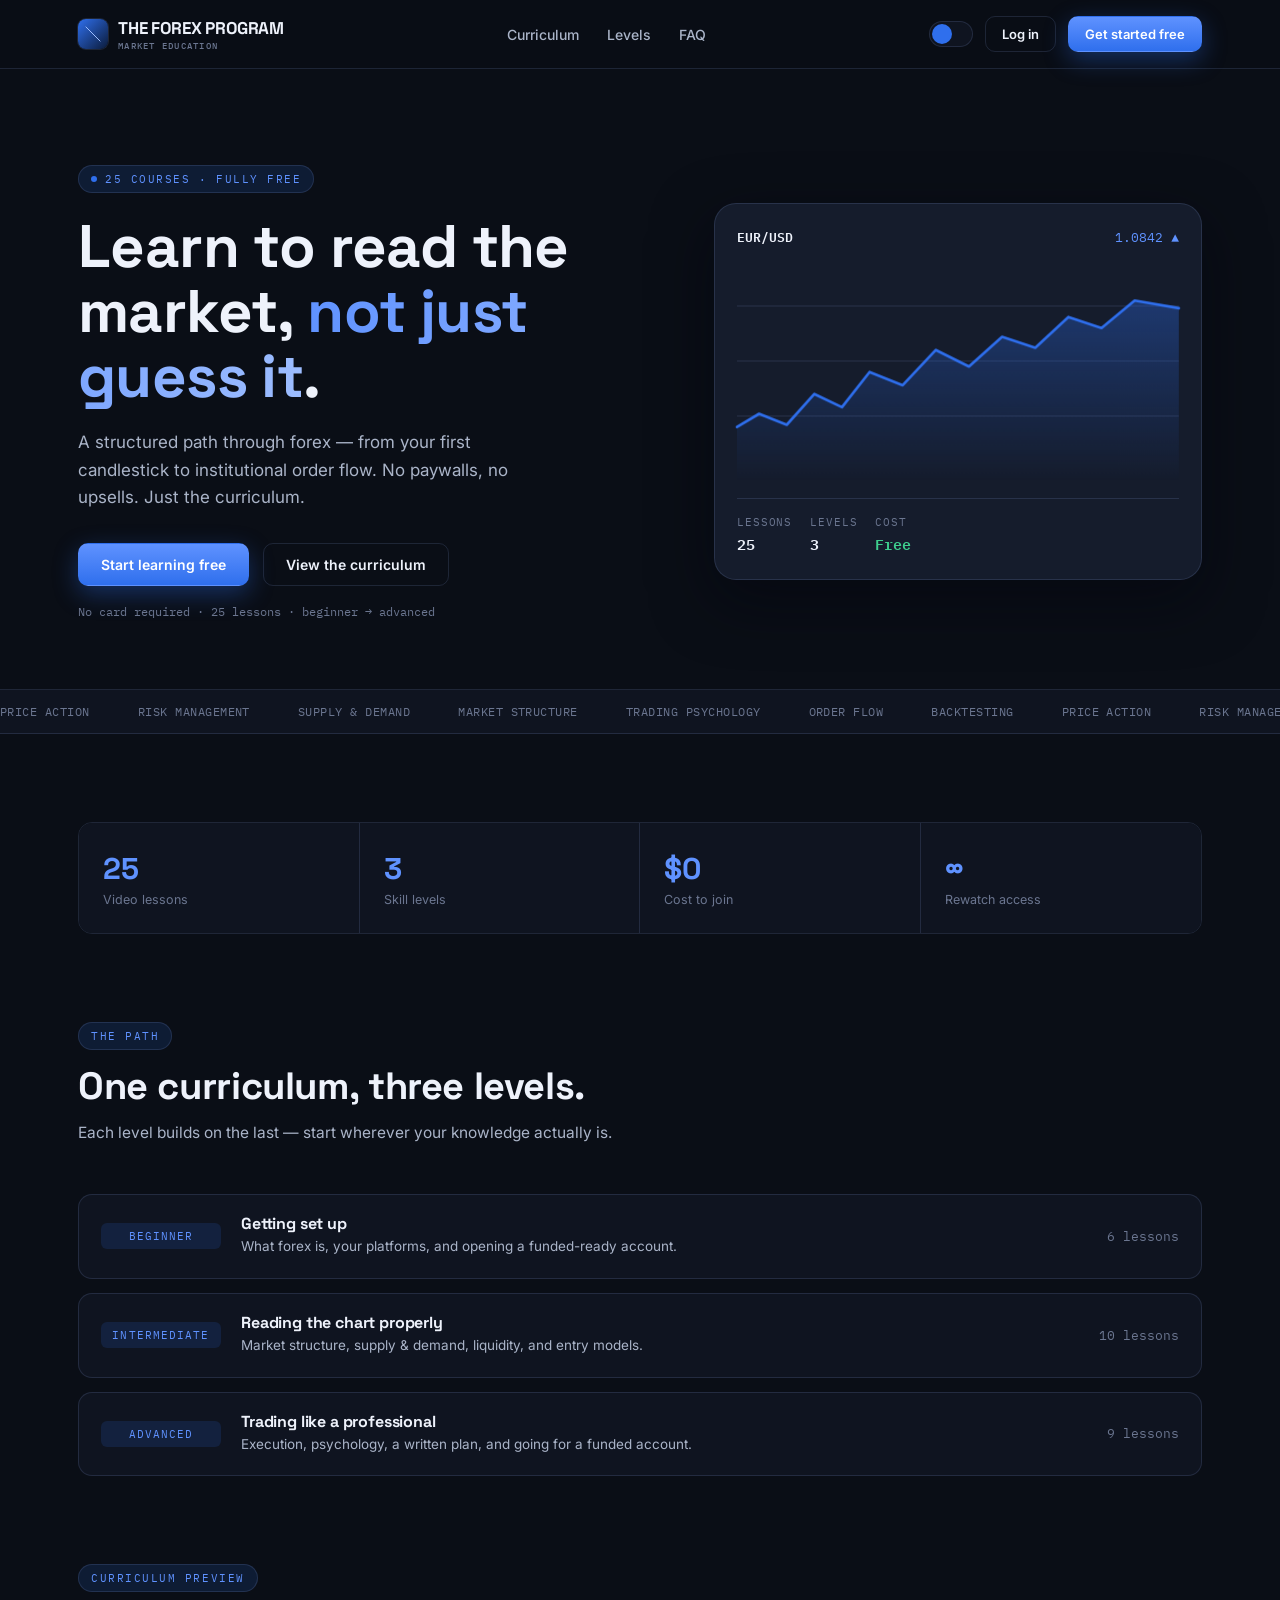
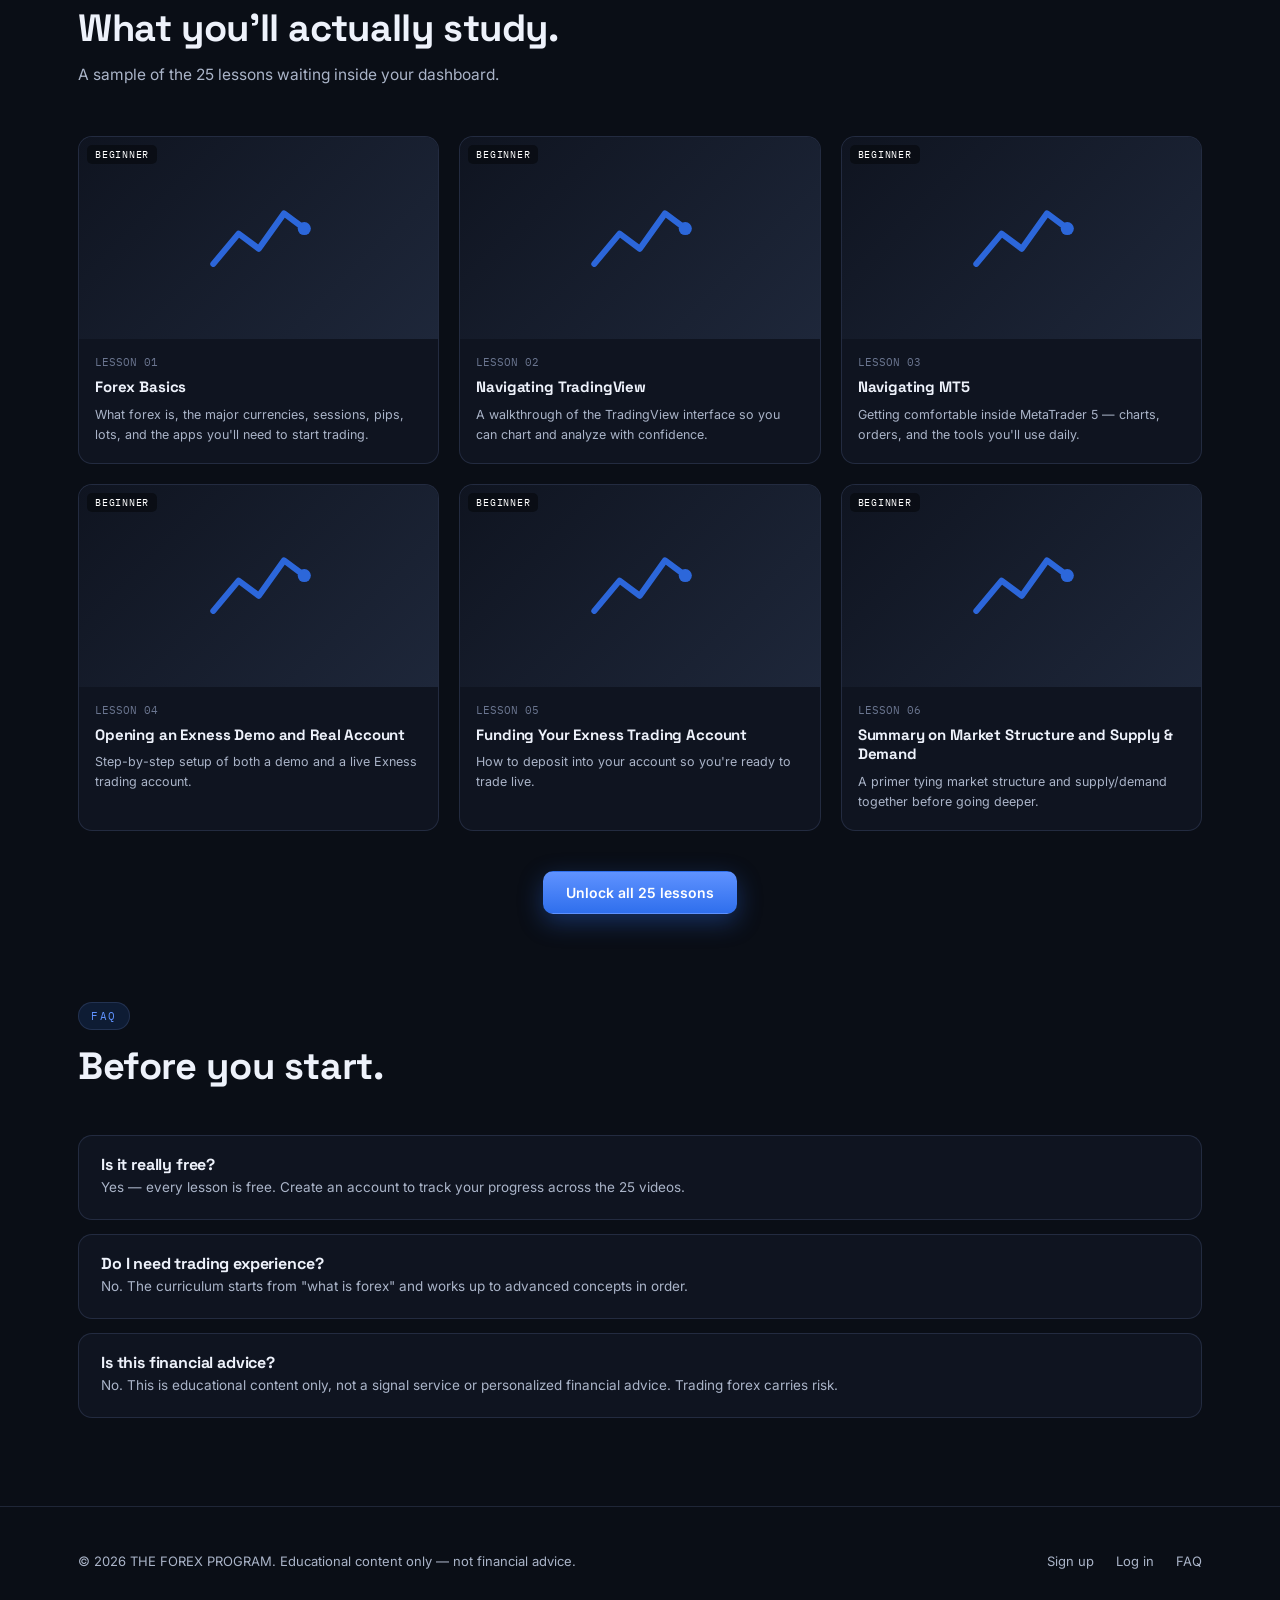
==== index.html @ e172870d "Add favicon link to index.html" ====
<!DOCTYPE html>
<html lang="en" data-theme="dark">
<head>
<meta charset="UTF-8">
<meta name="viewport" content="width=device-width, initial-scale=1.0">
<title>THE FOREX PROGRAM — Beginner to Advanced Forex Courses</title>
<meta name="description" content="25 structured video courses taking you from your first candlestick to advanced trading concepts. Free. Beginner to advanced.">
<link rel="preconnect" href="https://fonts.googleapis.com">
  <link rel="icon" href="favicon.svg" type="image/svg+xml">
<link href="https://fonts.googleapis.com/css2?family=Space+Grotesk:wght@500;600;700&family=Inter:wght@400;500;600;700&family=IBM+Plex+Mono:wght@500;600&display=swap" rel="stylesheet">
<link rel="stylesheet" href="css/styles.css">
</head>
<body>

<nav class="nav">
  <div class="nav-inner">
    <a href="index.html" class="brand">
      <span class="brand-mark"></span>
      <span>THE FOREX PROGRAM<small>MARKET EDUCATION</small></span>
    </a>
    <div class="nav-links">
      <a href="#curriculum">Curriculum</a>
      <a href="#levels">Levels</a>
      <a href="#faq">FAQ</a>
    </div>
    <div class="nav-actions">
      <button class="theme-toggle" data-theme-toggle aria-label="Toggle light and dark theme"></button>
      <a href="login.html" class="btn btn-ghost btn-sm">Log in</a>
      <a href="signup.html" class="btn btn-primary btn-sm">Get started free</a>
    </div>
  </div>
</nav>

<header class="hero">
  <div class="container hero-grid">
    <div class="fade-up">
      <div class="eyebrow"><span class="dot"></span> 25 courses · fully free</div>
      <h1>Learn to read the market, <em>not just guess it</em>.</h1>
      <p class="lead">A structured path through forex — from your first candlestick to institutional order flow. No paywalls, no upsells. Just the curriculum.</p>
      <div class="hero-actions">
        <a href="signup.html" class="btn btn-primary">Start learning free</a>
        <a href="#curriculum" class="btn btn-ghost">View the curriculum</a>
      </div>
      <div class="hero-note">No card required · 25 lessons · beginner → advanced</div>
    </div>

    <div class="chart-panel fade-up" style="animation-delay:.15s">
      <div class="chart-panel-head">
        <span class="pair mono">EUR/USD</span>
        <span class="price mono">1.0842 ▲</span>
      </div>
      <div class="chart-svg-wrap">
        <svg viewBox="0 0 400 200" preserveAspectRatio="none">
          <defs>
            <linearGradient id="fillGrad" x1="0" y1="0" x2="0" y2="1">
              <stop offset="0%" stop-color="var(--accent)" stop-opacity="0.35"/>
              <stop offset="100%" stop-color="var(--accent)" stop-opacity="0"/>
            </linearGradient>
          </defs>
          <g class="chart-grid">
            <line x1="0" y1="40" x2="400" y2="40"/>
            <line x1="0" y1="90" x2="400" y2="90"/>
            <line x1="0" y1="140" x2="400" y2="140"/>
          </g>
          <path class="chart-fill" d="M0,150 L20,138 L45,148 L70,120 L95,132 L120,100 L150,112 L180,80 L210,95 L240,68 L270,78 L300,50 L330,60 L360,35 L400,42 L400,200 L0,200 Z" fill="url(#fillGrad)"/>
          <polyline class="chart-line" points="0,150 20,138 45,148 70,120 95,132 120,100 150,112 180,80 210,95 240,68 270,78 300,50 330,60 360,35 400,42" />
        </svg>
      </div>
      <div class="chart-stats">
        <div><span class="k">Lessons</span><span class="v">25</span></div>
        <div><span class="k">Levels</span><span class="v">3</span></div>
        <div><span class="k">Cost</span><span class="v up">Free</span></div>
      </div>
    </div>
  </div>
</header>

<div class="strip" aria-hidden="true">
  <div class="strip-track">
    <span>PRICE ACTION</span><span>RISK MANAGEMENT</span><span>SUPPLY &amp; DEMAND</span><span>MARKET STRUCTURE</span><span>TRADING PSYCHOLOGY</span><span>ORDER FLOW</span><span>BACKTESTING</span>
    <span>PRICE ACTION</span><span>RISK MANAGEMENT</span><span>SUPPLY &amp; DEMAND</span><span>MARKET STRUCTURE</span><span>TRADING PSYCHOLOGY</span><span>ORDER FLOW</span><span>BACKTESTING</span>
  </div>
</div>

<main>
  <section class="section" id="levels">
    <div class="container">
      <div class="stat-row">
        <div class="stat-cell"><div class="num">25</div><div class="label">Video lessons</div></div>
        <div class="stat-cell"><div class="num">3</div><div class="label">Skill levels</div></div>
        <div class="stat-cell"><div class="num">$0</div><div class="label">Cost to join</div></div>
        <div class="stat-cell"><div class="num">∞</div><div class="label">Rewatch access</div></div>
      </div>

      <div class="section-head">
        <div class="eyebrow">The path</div>
        <h2>One curriculum, three levels.</h2>
        <p>Each level builds on the last — start wherever your knowledge actually is.</p>
      </div>

      <div class="levels">
        <div class="level-row">
          <span class="level-tag">Beginner</span>
          <div class="level-info">
            <h4>Getting set up</h4>
            <p>What forex is, your platforms, and opening a funded-ready account.</p>
          </div>
          <span class="level-count mono">6 lessons</span>
        </div>
        <div class="level-row">
          <span class="level-tag">Intermediate</span>
          <div class="level-info">
            <h4>Reading the chart properly</h4>
            <p>Market structure, supply &amp; demand, liquidity, and entry models.</p>
          </div>
          <span class="level-count mono">10 lessons</span>
        </div>
        <div class="level-row">
          <span class="level-tag">Advanced</span>
          <div class="level-info">
            <h4>Trading like a professional</h4>
            <p>Execution, psychology, a written plan, and going for a funded account.</p>
          </div>
          <span class="level-count mono">9 lessons</span>
        </div>
      </div>
    </div>
  </section>

  <section class="section" id="curriculum" style="padding-top:0;">
    <div class="container">
      <div class="section-head">
        <div class="eyebrow">Curriculum preview</div>
        <h2>What you'll actually study.</h2>
        <p>A sample of the 25 lessons waiting inside your dashboard.</p>
      </div>
      <div class="course-grid" id="preview-grid"></div>
      <div style="text-align:center;margin-top:40px;">
        <a href="signup.html" class="btn btn-primary">Unlock all 25 lessons</a>
      </div>
    </div>
  </section>

  <section class="section" id="faq" style="padding-top:0;">
    <div class="container">
      <div class="section-head">
        <div class="eyebrow">FAQ</div>
        <h2>Before you start.</h2>
      </div>
      <div class="levels">
        <div class="level-row" style="grid-template-columns:1fr;">
          <div class="level-info"><h4>Is it really free?</h4><p>Yes — every lesson is free. Create an account to track your progress across the 25 videos.</p></div>
        </div>
        <div class="level-row" style="grid-template-columns:1fr;">
          <div class="level-info"><h4>Do I need trading experience?</h4><p>No. The curriculum starts from "what is forex" and works up to advanced concepts in order.</p></div>
        </div>
        <div class="level-row" style="grid-template-columns:1fr;">
          <div class="level-info"><h4>Is this financial advice?</h4><p>No. This is educational content only, not a signal service or personalized financial advice. Trading forex carries risk.</p></div>
        </div>
      </div>
    </div>
  </section>
</main>

<footer class="footer">
  <div class="container footer-inner">
    <p>© 2026 THE FOREX PROGRAM. Educational content only — not financial advice.</p>
    <div class="footer-links">
      <a href="signup.html">Sign up</a>
      <a href="login.html">Log in</a>
      <a href="#faq">FAQ</a>
    </div>
  </div>
</footer>

<script src="js/courses-data.js"></script>
<script src="js/app.js"></script>
<script>
  // Render a small preview (first 6 courses) on the landing page
  document.addEventListener("DOMContentLoaded", ()=>{
    const grid = document.getElementById("preview-grid");
    if(!grid) return;
    COURSES.slice(0,6).forEach(course=>{
      const card = document.createElement("a");
      card.href = "signup.html";
      card.className = "course-card";
      card.innerHTML = `
        <div class="course-thumb">
          <svg viewBox="0 0 48 48" fill="none"><path d="M6 34 L16 22 L24 28 L34 14 L42 20" stroke="var(--accent)" stroke-width="2.4" fill="none" stroke-linecap="round" stroke-linejoin="round"/><circle cx="42" cy="20" r="2.6" fill="var(--accent)"/></svg>
          <span class="lvl">${course.level}</span>
          <div class="play"><div class="play-btn"><svg viewBox="0 0 24 24" fill="none"><path d="M8 5v14l11-7L8 5z" fill="white"/></svg></div></div>
        </div>
        <div class="course-body">
          <span class="course-index mono">LESSON ${String(course.id).padStart(2,"0")}</span>
          <h4>${course.title}</h4>
          <p>${course.desc}</p>
        </div>`;
      grid.appendChild(card);
    });
  });
</script>
</body>
</html>
---- css/styles.css ----
/* ===========================================================
   THE FOREX PROGRAM — design tokens
   Display: Space Grotesk / Body: Inter / Utility-mono: IBM Plex Mono
=============================================================== */

:root{
  --blue-900:#0b1b3a;
  --blue-700:#173e8c;
  --blue-500:#2f6fed;
  --blue-400:#5f92ff;
  --blue-300:#9dbdff;

  --ink-950:#070a10;
  --ink-900:#0a0e16;
  --ink-800:#0f1420;
  --ink-700:#151c2c;
  --ink-600:#1e273a;
  --ink-500:#2a3752;

  --line-dark:rgba(159,182,255,0.14);
  --glow:rgba(47,111,237,0.35);

  --radius-s:8px;
  --radius-m:14px;
  --radius-l:22px;

  --ff-display:'Space Grotesk', sans-serif;
  --ff-body:'Inter', sans-serif;
  --ff-mono:'IBM Plex Mono', monospace;
}

/* ---------- Theme: dark (default) ---------- */
html[data-theme="dark"]{
  --bg:var(--ink-900);
  --bg-raised:var(--ink-800);
  --bg-card:var(--ink-700);
  --bg-input:var(--ink-800);
  --border:var(--line-dark);
  --text-primary:#eef2fb;
  --text-secondary:#aab4c8;
  --text-muted:#6b7690;
  --accent:var(--blue-500);
  --accent-strong:var(--blue-400);
  --accent-soft:rgba(47,111,237,0.14);
  --shadow-card:0 20px 60px rgba(3,6,14,0.55);
}

/* ---------- Theme: light ---------- */
html[data-theme="light"]{
  --bg:#f4f6fb;
  --bg-raised:#ffffff;
  --bg-card:#ffffff;
  --bg-input:#ffffff;
  --border:rgba(11,27,58,0.10);
  --text-primary:#0b1220;
  --text-secondary:#3d4a63;
  --text-muted:#7c879e;
  --accent:var(--blue-500);
  --accent-strong:var(--blue-700);
  --accent-soft:rgba(47,111,237,0.10);
  --shadow-card:0 20px 50px rgba(20,35,80,0.10);
}

*,*::before,*::after{box-sizing:border-box;}
html{scroll-behavior:smooth;}
body{
  margin:0;
  background:var(--bg);
  color:var(--text-primary);
  font-family:var(--ff-body);
  -webkit-font-smoothing:antialiased;
  transition:background .35s ease, color .35s ease;
}
img{max-width:100%;display:block;}
a{color:inherit;text-decoration:none;}
button{font-family:inherit;}
::selection{background:var(--accent);color:#fff;}

h1,h2,h3,h4{
  font-family:var(--ff-display);
  margin:0;
  letter-spacing:-0.01em;
  line-height:1.08;
}
p{margin:0;line-height:1.6;color:var(--text-secondary);}

.container{
  width:100%;
  max-width:1180px;
  margin:0 auto;
  padding:0 28px;
}

/* Focus visibility */
a:focus-visible,button:focus-visible,input:focus-visible,textarea:focus-visible{
  outline:2px solid var(--accent-strong);
  outline-offset:3px;
  border-radius:6px;
}

/* ---------- Nav ---------- */
.nav{
  position:sticky;top:0;z-index:50;
  background:color-mix(in srgb, var(--bg) 88%, transparent);
  backdrop-filter:blur(14px);
  border-bottom:1px solid var(--border);
}
.nav-inner{
  display:flex;align-items:center;justify-content:space-between;
  padding:16px 28px;max-width:1180px;margin:0 auto;
}
.brand{
  display:flex;align-items:center;gap:10px;
  font-family:var(--ff-display);font-weight:700;font-size:17px;letter-spacing:-0.01em;
}
.brand-mark{
  width:30px;height:30px;border-radius:8px;
  background:linear-gradient(135deg,var(--blue-500),var(--blue-900));
  position:relative;flex:none;
  box-shadow:0 0 0 1px var(--border);
}
.brand-mark::after{
  content:"";position:absolute;inset:7px;
  background:
    linear-gradient(to top right, transparent 47%, var(--blue-300) 48%, var(--blue-300) 52%, transparent 53%);
  border-radius:2px;
}
.brand small{
  display:block;font-family:var(--ff-mono);font-size:9px;letter-spacing:.14em;
  color:var(--text-muted);font-weight:500;margin-top:1px;
}
.nav-links{display:flex;align-items:center;gap:28px;}
.nav-links a{
  font-size:14px;color:var(--text-secondary);font-weight:500;
  transition:color .2s ease;
}
.nav-links a:hover{color:var(--text-primary);}
.nav-actions{display:flex;align-items:center;gap:12px;}

/* Theme toggle */
.theme-toggle{
  width:44px;height:26px;border-radius:20px;
  background:var(--bg-input);border:1px solid var(--border);
  position:relative;cursor:pointer;flex:none;
  transition:background .2s ease;
}
.theme-toggle::after{
  content:"";position:absolute;top:2px;left:2px;
  width:20px;height:20px;border-radius:50%;
  background:var(--accent);
  transition:transform .25s cubic-bezier(.4,0,.2,1);
}
html[data-theme="light"] .theme-toggle::after{transform:translateX(18px);}

/* ---------- Buttons ---------- */
.btn{
  display:inline-flex;align-items:center;justify-content:center;gap:8px;
  padding:12px 22px;border-radius:10px;
  font-size:14px;font-weight:600;
  border:1px solid transparent;cursor:pointer;
  transition:transform .15s ease, box-shadow .15s ease, background .2s ease, border-color .2s ease;
  white-space:nowrap;
}
.btn:active{transform:scale(0.97);}
.btn-primary{
  background:linear-gradient(180deg,var(--blue-400),var(--blue-500));
  color:#fff;
  box-shadow:0 8px 24px var(--glow);
}
.btn-primary:hover{box-shadow:0 10px 30px var(--glow);filter:brightness(1.04);}
.btn-ghost{
  background:transparent;border-color:var(--border);color:var(--text-primary);
}
.btn-ghost:hover{border-color:var(--accent-strong);}
.btn-block{width:100%;}
.btn-sm{padding:9px 16px;font-size:13px;}

/* ---------- Hero ---------- */
.hero{
  position:relative;
  padding:96px 0 70px;
  overflow:hidden;
  border-bottom:1px solid var(--border);
}
.hero-grid{
  display:grid;grid-template-columns:1.1fr 0.9fr;gap:40px;align-items:center;
}
.eyebrow{
  display:inline-flex;align-items:center;gap:8px;
  font-family:var(--ff-mono);font-size:11px;letter-spacing:.14em;text-transform:uppercase;
  color:var(--accent-strong);background:var(--accent-soft);
  border:1px solid var(--border);
  padding:6px 12px;border-radius:100px;margin-bottom:22px;
}
.eyebrow .dot{width:6px;height:6px;border-radius:50%;background:var(--accent);animation:pulse 1.8s infinite;}
@keyframes pulse{0%,100%{opacity:1;}50%{opacity:.35;}}

.hero h1{
  font-size:clamp(38px,5vw,60px);
  margin-bottom:20px;
}
.hero h1 em{
  font-style:normal;color:var(--accent-strong);
  background:linear-gradient(90deg,var(--blue-400),var(--blue-300));
  -webkit-background-clip:text;background-clip:text;color:transparent;
}
.hero p.lead{font-size:17px;max-width:480px;margin-bottom:32px;}
.hero-actions{display:flex;gap:14px;align-items:center;flex-wrap:wrap;}
.hero-note{font-family:var(--ff-mono);font-size:12px;color:var(--text-muted);margin-top:18px;}

.chart-panel{
  position:relative;background:var(--bg-card);
  border:1px solid var(--border);border-radius:var(--radius-l);
  padding:22px;box-shadow:var(--shadow-card);
}
.chart-panel-head{display:flex;justify-content:space-between;align-items:center;margin-bottom:14px;}
.chart-panel-head .pair{font-family:var(--ff-mono);font-size:13px;font-weight:600;}
.chart-panel-head .price{font-family:var(--ff-mono);font-size:13px;color:var(--accent-strong);}
.chart-svg-wrap{width:100%;height:220px;}
.chart-svg-wrap svg{width:100%;height:100%;overflow:visible;}
.chart-line{
  fill:none;stroke:var(--accent);stroke-width:2.4;
  stroke-linecap:round;stroke-linejoin:round;
  stroke-dasharray:900;stroke-dashoffset:900;
  animation:draw 2.6s cubic-bezier(.4,0,.2,1) forwards;
}
.chart-fill{opacity:0;animation:fadein 1.2s ease 1.4s forwards;}
@keyframes draw{to{stroke-dashoffset:0;}}
@keyframes fadein{to{opacity:1;}}
.chart-grid line{stroke:var(--border);stroke-width:1;}
.chart-stats{display:flex;gap:18px;margin-top:16px;padding-top:16px;border-top:1px solid var(--border);}
.chart-stats div span{display:block;}
.chart-stats .k{font-family:var(--ff-mono);font-size:11px;color:var(--text-muted);text-transform:uppercase;letter-spacing:.08em;}
.chart-stats .v{font-family:var(--ff-mono);font-size:15px;font-weight:600;margin-top:3px;}
.v.up{color:#3ecf8e;}

@media(max-width:860px){
  .hero-grid{grid-template-columns:1fr;}
}

/* ---------- Marquee strip ---------- */
.strip{
  border-bottom:1px solid var(--border);
  padding:14px 0;overflow:hidden;background:var(--bg-raised);
}
.strip-track{
  display:flex;gap:48px;white-space:nowrap;
  font-family:var(--ff-mono);font-size:12px;color:var(--text-muted);
  letter-spacing:.04em;
  animation:scroll 26s linear infinite;
  width:max-content;
}
@keyframes scroll{from{transform:translateX(0);}to{transform:translateX(-50%);}}

/* ---------- Section shared ---------- */
.section{padding:88px 0;}
.section-head{max-width:620px;margin-bottom:48px;}
.section-head .eyebrow{margin-bottom:16px;}
.section-head h2{font-size:clamp(28px,3.4vw,38px);margin-bottom:14px;}
.section-head p{font-size:15.5px;}

/* ---------- Stat row ---------- */
.stat-row{
  display:grid;grid-template-columns:repeat(4,1fr);
  border:1px solid var(--border);border-radius:var(--radius-m);
  overflow:hidden;margin-bottom:88px;
}
.stat-cell{
  padding:26px 24px;border-right:1px solid var(--border);background:var(--bg-raised);
}
.stat-cell:last-child{border-right:none;}
.stat-cell .num{font-family:var(--ff-display);font-size:30px;font-weight:700;color:var(--accent-strong);}
.stat-cell .label{font-size:12.5px;color:var(--text-muted);margin-top:4px;}
@media(max-width:760px){.stat-row{grid-template-columns:repeat(2,1fr);}}

/* ---------- Path / levels ---------- */
.levels{display:flex;flex-direction:column;gap:14px;}
.level-row{
  display:grid;grid-template-columns:120px 1fr auto;gap:20px;align-items:center;
  padding:20px 22px;border:1px solid var(--border);border-radius:var(--radius-m);
  background:var(--bg-raised);
  transition:border-color .2s ease, transform .2s ease;
}
.level-row:hover{border-color:var(--accent-strong);transform:translateY(-2px);}
.level-tag{
  font-family:var(--ff-mono);font-size:11px;letter-spacing:.1em;text-transform:uppercase;
  color:var(--accent-strong);background:var(--accent-soft);
  padding:6px 10px;border-radius:6px;text-align:center;
}
.level-info h4{font-size:16px;margin-bottom:4px;}
.level-info p{font-size:13.5px;}
.level-count{font-family:var(--ff-mono);font-size:13px;color:var(--text-muted);white-space:nowrap;}
@media(max-width:640px){
  .level-row{grid-template-columns:1fr;text-align:left;}
  .level-tag{width:max-content;}
}

/* ---------- Course grid (dashboard) ---------- */
.course-grid{
  display:grid;grid-template-columns:repeat(auto-fill,minmax(270px,1fr));
  gap:20px;
}
.course-card{
  border:1px solid var(--border);border-radius:var(--radius-m);
  background:var(--bg-raised);overflow:hidden;
  display:flex;flex-direction:column;
  transition:border-color .2s ease, transform .2s ease, box-shadow .2s ease;
  cursor:pointer;
}
.course-card:hover{border-color:var(--accent-strong);transform:translateY(-3px);box-shadow:var(--shadow-card);}
.course-thumb{
  position:relative;aspect-ratio:16/9;
  background:linear-gradient(135deg,var(--ink-800),var(--ink-600));
  display:flex;align-items:center;justify-content:center;
  overflow:hidden;
}
html[data-theme="light"] .course-thumb{background:linear-gradient(135deg,#e7edfb,#cfdcf9);}
.course-thumb svg{width:60%;height:60%;opacity:.9;}
.course-thumb .play{
  position:absolute;inset:0;display:flex;align-items:center;justify-content:center;
  background:rgba(7,10,16,0.28);opacity:0;transition:opacity .2s ease;
}
.course-card:hover .play{opacity:1;}
.play-btn{
  width:46px;height:46px;border-radius:50%;background:var(--accent);
  display:flex;align-items:center;justify-content:center;
  box-shadow:0 8px 20px rgba(0,0,0,0.35);
}
.course-thumb .dur{
  position:absolute;bottom:8px;right:8px;
  background:rgba(7,10,16,0.72);color:#fff;
  font-family:var(--ff-mono);font-size:10.5px;padding:3px 7px;border-radius:5px;
}
.course-thumb .lvl{
  position:absolute;top:8px;left:8px;
  font-family:var(--ff-mono);font-size:9.5px;text-transform:uppercase;letter-spacing:.08em;
  padding:3px 8px;border-radius:5px;background:rgba(7,10,16,0.72);color:#fff;
}
.course-body{padding:16px 16px 18px;display:flex;flex-direction:column;gap:8px;flex:1;}
.course-index{font-family:var(--ff-mono);font-size:11px;color:var(--text-muted);}
.course-body h4{font-size:15px;line-height:1.3;}
.course-body p{font-size:12.5px;flex:1;}
.course-meta{
  display:flex;align-items:center;justify-content:space-between;
  padding-top:10px;border-top:1px solid var(--border);margin-top:4px;
}
.progress-mini{flex:1;height:4px;background:var(--border);border-radius:4px;margin-right:10px;overflow:hidden;}
.progress-mini span{display:block;height:100%;background:var(--accent);border-radius:4px;}
.status-chip{font-family:var(--ff-mono);font-size:10.5px;color:var(--text-muted);white-space:nowrap;}
.status-chip.done{color:#3ecf8e;}

/* ---------- Footer ---------- */
.footer{border-top:1px solid var(--border);padding:44px 0;}
.footer-inner{display:flex;justify-content:space-between;align-items:center;flex-wrap:wrap;gap:16px;}
.footer p{font-size:13px;}
.footer-links{display:flex;gap:22px;}
.footer-links a{font-size:13px;color:var(--text-secondary);}
.footer-links a:hover{color:var(--accent-strong);}

/* ---------- Auth pages ---------- */
.auth-shell{
  min-height:100vh;display:grid;grid-template-columns:1fr 1fr;
}
.auth-visual{
  position:relative;
  background:
    radial-gradient(circle at 30% 20%, var(--blue-700) 0%, transparent 55%),
    linear-gradient(160deg, var(--ink-950), var(--ink-900));
  display:flex;flex-direction:column;justify-content:space-between;
  padding:48px;
  color:#eef2fb;
  overflow:hidden;
}
.auth-visual::before{
  content:"";position:absolute;inset:0;
  background-image:linear-gradient(var(--line-dark) 1px, transparent 1px),
    linear-gradient(90deg, var(--line-dark) 1px, transparent 1px);
  background-size:44px 44px;
  mask-image:radial-gradient(circle at 30% 30%, black, transparent 70%);
}
.auth-visual .quote{position:relative;font-family:var(--ff-display);font-size:26px;max-width:420px;line-height:1.3;}
.auth-visual .quote span{color:var(--blue-300);}
.auth-visual .brand{color:#eef2fb;position:relative;}
.auth-visual .who{position:relative;font-family:var(--ff-mono);font-size:12px;color:var(--blue-300);}
.auth-side{
  display:flex;align-items:center;justify-content:center;padding:40px;
}
.auth-card{width:100%;max-width:380px;}
.auth-card h2{font-size:28px;margin-bottom:8px;}
.auth-card > p{font-size:14px;margin-bottom:30px;}
.field{margin-bottom:16px;}
.field label{
  display:block;font-size:12.5px;font-weight:600;margin-bottom:7px;color:var(--text-secondary);
}
.field input{
  width:100%;padding:12px 14px;border-radius:9px;
  border:1px solid var(--border);background:var(--bg-input);
  color:var(--text-primary);font-size:14px;
  transition:border-color .2s ease, box-shadow .2s ease;
}
.field input:focus{border-color:var(--accent-strong);box-shadow:0 0 0 3px var(--accent-soft);outline:none;}
.field-error{font-size:12px;color:#ef6767;margin-top:6px;display:none;}
.field.invalid input{border-color:#ef6767;}
.field.invalid .field-error{display:block;}
.auth-switch{margin-top:22px;text-align:center;font-size:13.5px;color:var(--text-secondary);}
.auth-switch a{color:var(--accent-strong);font-weight:600;}
.auth-divider{display:flex;align-items:center;gap:12px;margin:22px 0;color:var(--text-muted);font-size:12px;}
.auth-divider::before,.auth-divider::after{content:"";flex:1;height:1px;background:var(--border);}
.form-msg{
  font-size:13px;padding:10px 12px;border-radius:8px;margin-bottom:16px;display:none;
}
.form-msg.show{display:block;}
.form-msg.error{background:rgba(239,103,103,0.1);color:#ef6767;border:1px solid rgba(239,103,103,0.3);}
.form-msg.ok{background:rgba(62,207,142,0.1);color:#3ecf8e;border:1px solid rgba(62,207,142,0.3);}

@media(max-width:860px){
  .auth-shell{grid-template-columns:1fr;}
  .auth-visual{display:none;}
}

/* ---------- Dashboard ---------- */
.dash-header{
  border-bottom:1px solid var(--border);padding:28px 0;margin-bottom:36px;
}
.dash-header-inner{display:flex;justify-content:space-between;align-items:flex-end;flex-wrap:wrap;gap:20px;}
.dash-header h1{font-size:26px;margin-bottom:6px;}
.dash-header p{font-size:14px;}
.dash-user{display:flex;align-items:center;gap:12px;}
.avatar{
  width:38px;height:38px;border-radius:50%;
  background:linear-gradient(135deg,var(--blue-400),var(--blue-900));
  display:flex;align-items:center;justify-content:center;
  font-family:var(--ff-display);font-weight:700;font-size:14px;color:#fff;
}
.filters{display:flex;gap:8px;margin-bottom:28px;flex-wrap:wrap;}
.filter-btn{
  padding:9px 16px;border-radius:100px;border:1px solid var(--border);
  background:var(--bg-raised);font-size:13px;font-weight:500;cursor:pointer;color:var(--text-secondary);
  transition:all .2s ease;
}
.filter-btn.active,.filter-btn:hover{border-color:var(--accent-strong);color:var(--text-primary);background:var(--accent-soft);}
.overall-progress{
  display:flex;align-items:center;gap:16px;margin-bottom:32px;
  padding:18px 20px;border:1px solid var(--border);border-radius:var(--radius-m);background:var(--bg-raised);
}
.overall-progress .bar{flex:1;height:8px;background:var(--border);border-radius:6px;overflow:hidden;}
.overall-progress .bar span{display:block;height:100%;background:linear-gradient(90deg,var(--blue-400),var(--accent));border-radius:6px;}
.overall-progress .pct{font-family:var(--ff-mono);font-weight:700;font-size:14px;color:var(--accent-strong);white-space:nowrap;}

/* ---------- Player page ---------- */
.player-shell{padding-top:26px;}
.player-crumb{font-size:13px;color:var(--text-muted);margin-bottom:16px;display:flex;gap:8px;align-items:center;}
.player-crumb a{color:var(--text-secondary);}
.player-crumb a:hover{color:var(--accent-strong);}
.player-layout{display:grid;grid-template-columns:1fr 320px;gap:26px;align-items:start;}
.video-frame{
  position:relative;width:100%;aspect-ratio:16/9;border-radius:var(--radius-m);
  overflow:hidden;background:#000;border:1px solid var(--border);
  box-shadow:var(--shadow-card);
  display:flex;align-items:center;justify-content:center;
}
.video-frame .fallback{
  position:absolute;inset:0;
  background:linear-gradient(135deg,var(--ink-900),var(--ink-700));
  display:flex;flex-direction:column;align-items:center;justify-content:center;gap:14px;
}
.video-frame .fallback svg{width:64px;height:64px;opacity:.8;}
.video-frame .fallback p{color:#aab4c8;font-size:13px;font-family:var(--ff-mono);}
.video-watermark{
  position:absolute;bottom:14px;right:16px;
  font-family:var(--ff-mono);font-size:11px;color:rgba(255,255,255,0.55);
  pointer-events:none;user-select:none;letter-spacing:.03em;
}
.big-play{
  width:74px;height:74px;border-radius:50%;background:var(--accent);
  display:flex;align-items:center;justify-content:center;cursor:pointer;
  box-shadow:0 12px 34px var(--glow);
  transition:transform .2s ease;
}
.big-play:hover{transform:scale(1.06);}
.video-info{padding:22px 2px;}
.video-info .lvl-chip{
  display:inline-block;font-family:var(--ff-mono);font-size:11px;text-transform:uppercase;letter-spacing:.08em;
  color:var(--accent-strong);background:var(--accent-soft);padding:5px 10px;border-radius:6px;margin-bottom:14px;
}
.video-info h1{font-size:24px;margin-bottom:10px;}
.video-info p{font-size:14.5px;max-width:640px;}
.video-actions{display:flex;gap:10px;margin-top:20px;}

.sidebar-list{
  border:1px solid var(--border);border-radius:var(--radius-m);background:var(--bg-raised);
  overflow:hidden;max-height:640px;overflow-y:auto;
}
.sidebar-list-head{padding:16px 18px;border-bottom:1px solid var(--border);font-size:13px;font-weight:600;}
.side-item{
  display:flex;gap:12px;align-items:center;padding:13px 18px;
  border-bottom:1px solid var(--border);cursor:pointer;
  transition:background .15s ease;
}
.side-item:last-child{border-bottom:none;}
.side-item:hover{background:var(--accent-soft);}
.side-item.active{background:var(--accent-soft);border-left:3px solid var(--accent);}
.side-num{
  font-family:var(--ff-mono);font-size:11px;color:var(--text-muted);
  width:20px;flex:none;
}
.side-item.done .side-num{color:#3ecf8e;}
.side-title{font-size:13px;flex:1;line-height:1.35;}
.side-dur{font-family:var(--ff-mono);font-size:10.5px;color:var(--text-muted);flex:none;}

@media(max-width:900px){
  .player-layout{grid-template-columns:1fr;}
}

/* ---------- Empty / misc ---------- */
.mono{font-family:var(--ff-mono);}
.fade-up{animation:fadeUp .6s ease both;}
@keyframes fadeUp{from{opacity:0;transform:translateY(14px);}to{opacity:1;transform:translateY(0);}}

@media (prefers-reduced-motion: reduce){
  *{animation-duration:0.001ms !important; animation-iteration-count:1 !important; transition-duration:0.001ms !important;}
}
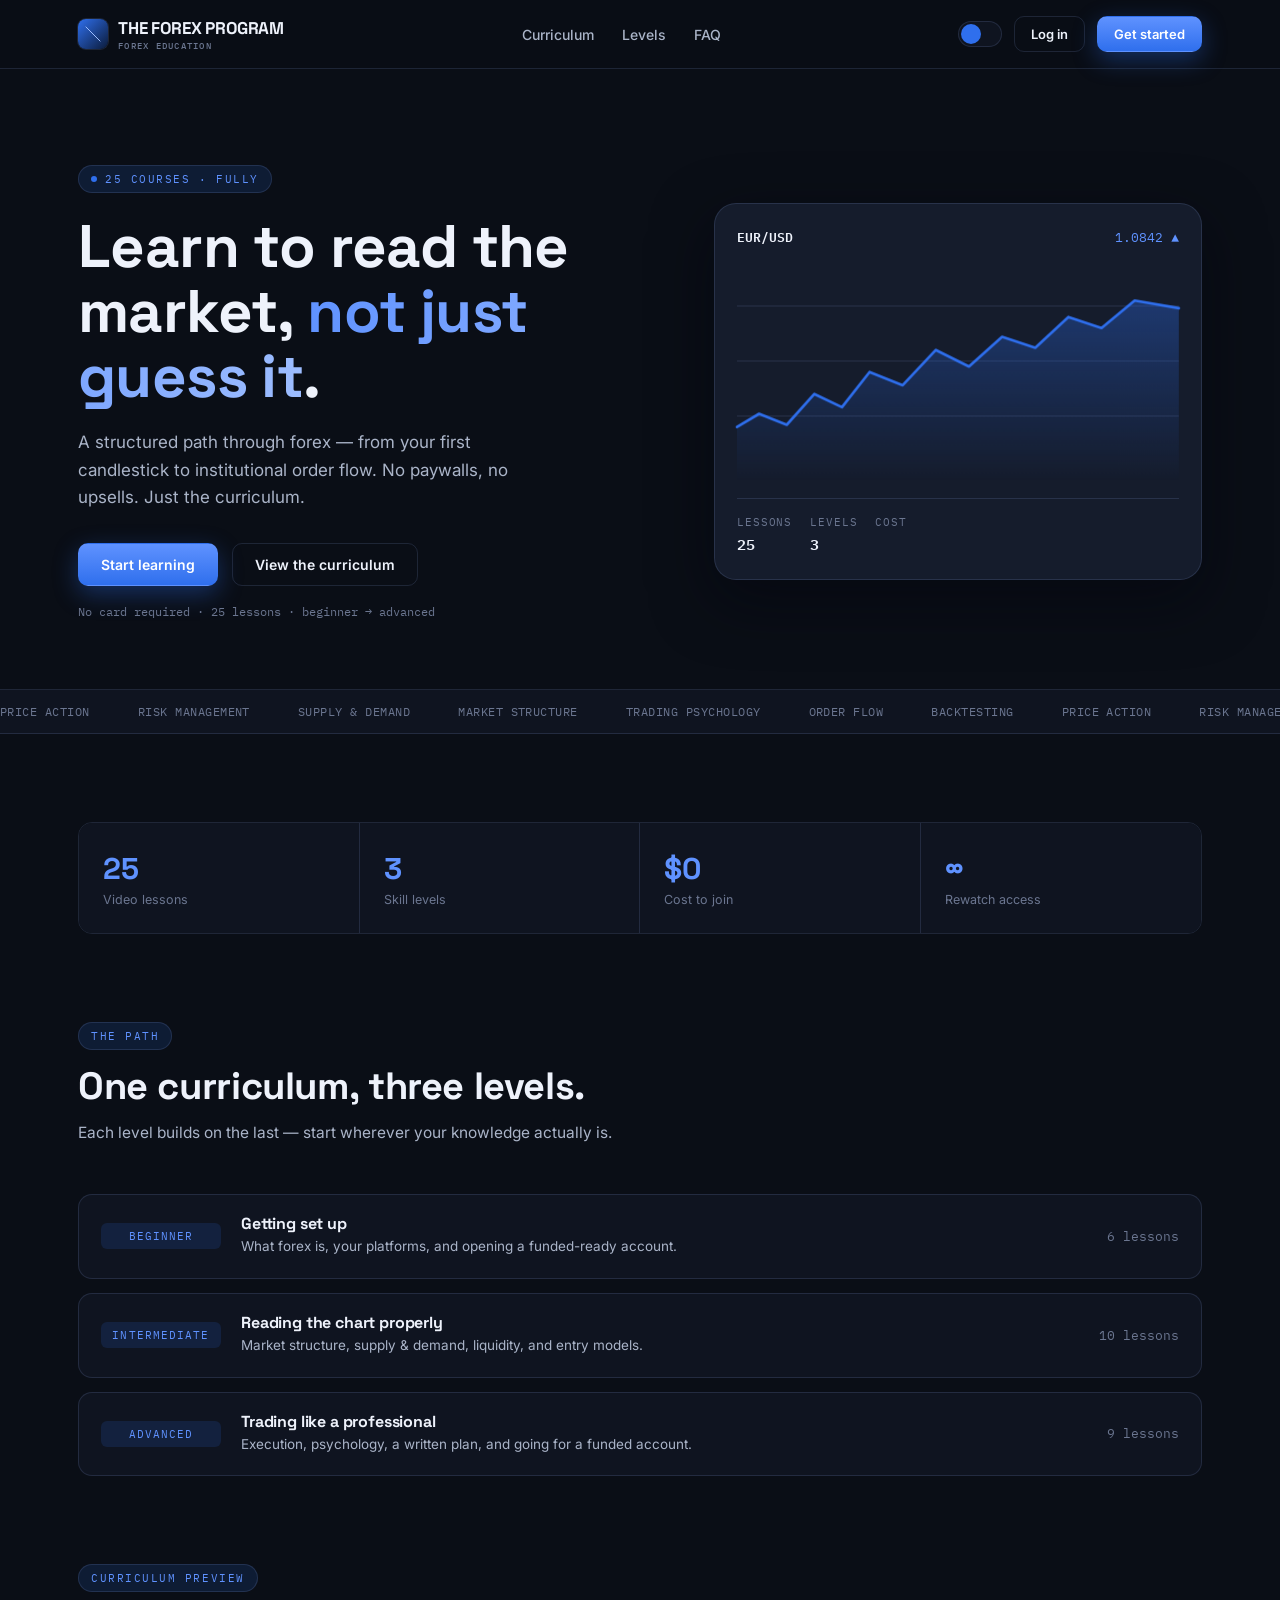
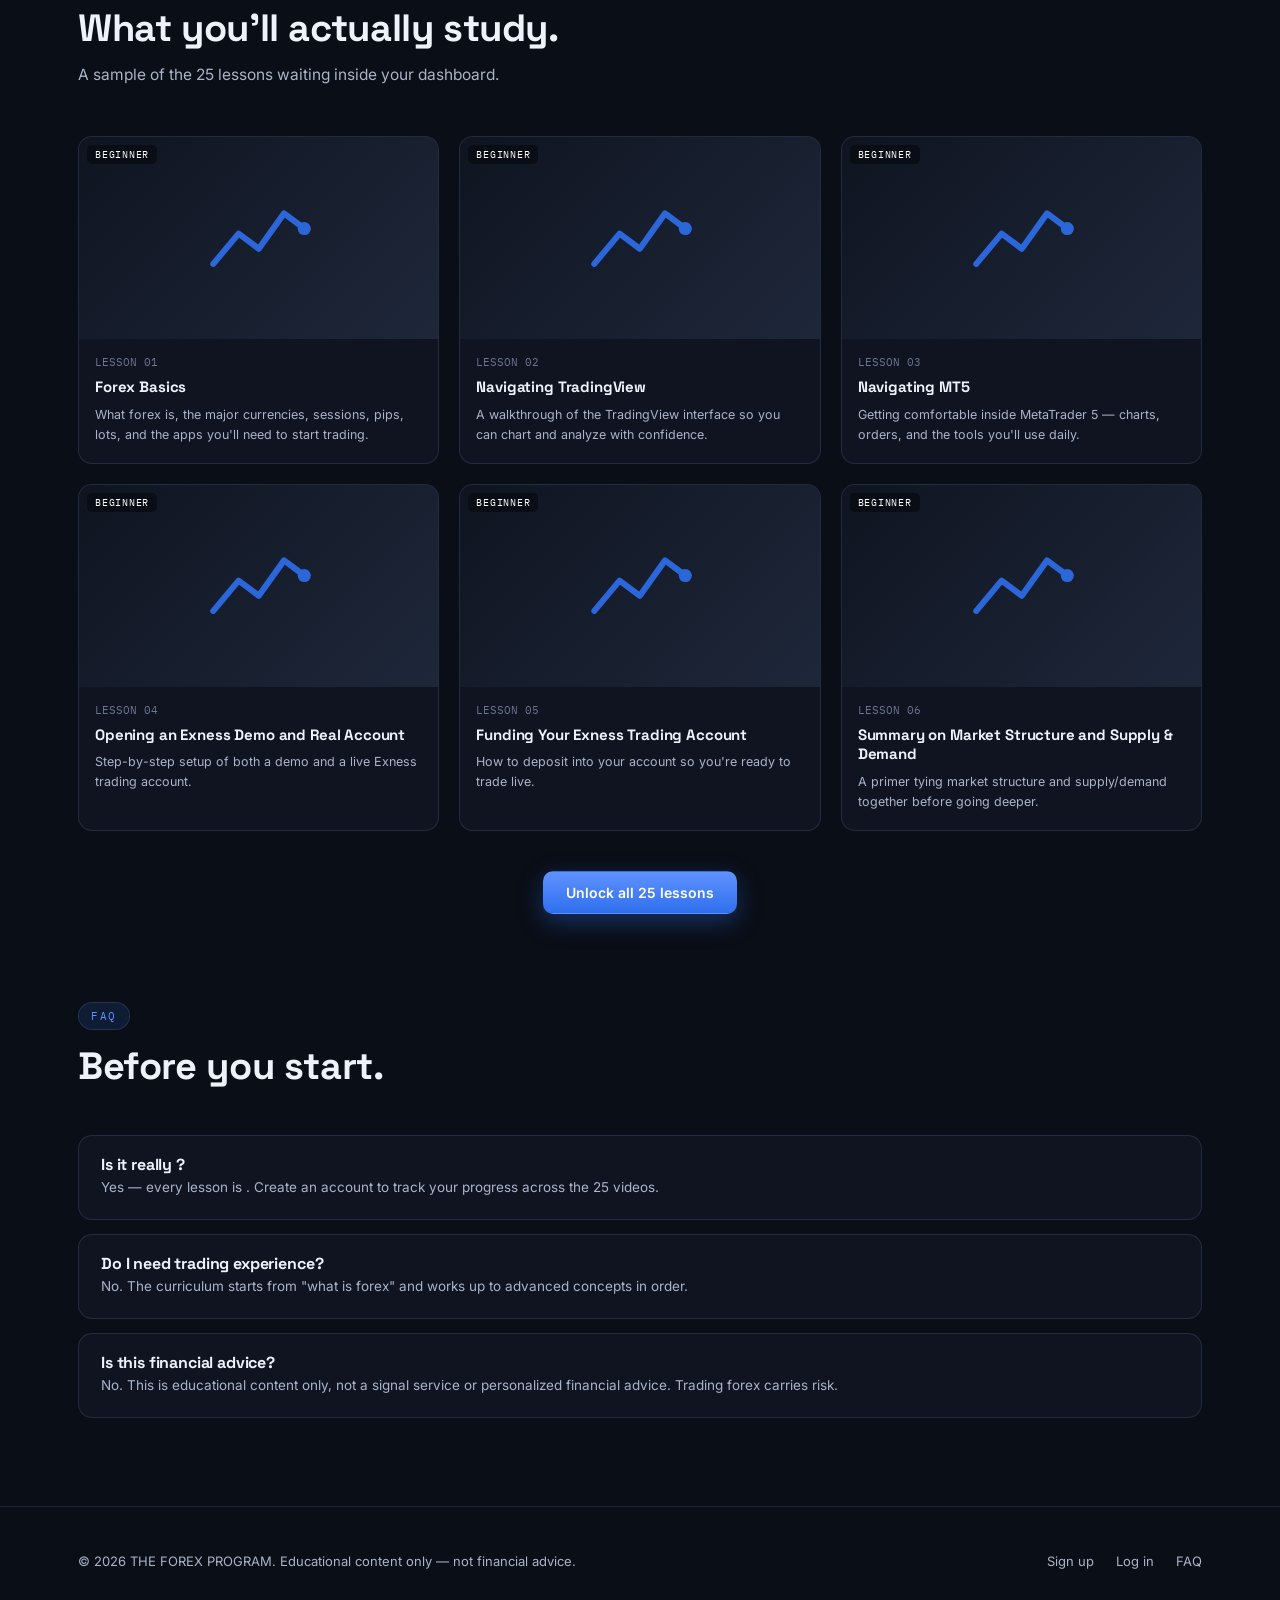
==== commit ce9d40e6: "Revise text and meta description in index.html Updated the description meta tag and modified various" ====
--- a/index.html
+++ b/index.html
@@ -4,7 +4,7 @@
 <meta charset="UTF-8">
 <meta name="viewport" content="width=device-width, initial-scale=1.0">
 <title>THE FOREX PROGRAM — Beginner to Advanced Forex Courses</title>
-<meta name="description" content="25 structured video courses taking you from your first candlestick to advanced trading concepts. Free. Beginner to advanced.">
+<meta name="description" content="25 structured video courses taking you from your first candlestick to advanced trading concepts.  . Beginner to advanced.">
 <link rel="preconnect" href="https://fonts.googleapis.com">
   <link rel="icon" href="favicon.svg" type="image/svg+xml">
 <link href="https://fonts.googleapis.com/css2?family=Space+Grotesk:wght@500;600;700&family=Inter:wght@400;500;600;700&family=IBM+Plex+Mono:wght@500;600&display=swap" rel="stylesheet">
@@ -16,7 +16,7 @@
   <div class="nav-inner">
     <a href="index.html" class="brand">
       <span class="brand-mark"></span>
-      <span>THE FOREX PROGRAM<small>MARKET EDUCATION</small></span>
+      <span>THE FOREX PROGRAM<small>FOREX EDUCATION</small></span>
     </a>
     <div class="nav-links">
       <a href="#curriculum">Curriculum</a>
@@ -26,7 +26,7 @@
     <div class="nav-actions">
       <button class="theme-toggle" data-theme-toggle aria-label="Toggle light and dark theme"></button>
       <a href="login.html" class="btn btn-ghost btn-sm">Log in</a>
-      <a href="signup.html" class="btn btn-primary btn-sm">Get started free</a>
+      <a href="signup.html" class="btn btn-primary btn-sm">Get started  </a>
     </div>
   </div>
 </nav>
@@ -34,11 +34,11 @@
 <header class="hero">
   <div class="container hero-grid">
     <div class="fade-up">
-      <div class="eyebrow"><span class="dot"></span> 25 courses · fully free</div>
+      <div class="eyebrow"><span class="dot"></span> 25 courses · fully  </div>
       <h1>Learn to read the market, <em>not just guess it</em>.</h1>
       <p class="lead">A structured path through forex — from your first candlestick to institutional order flow. No paywalls, no upsells. Just the curriculum.</p>
       <div class="hero-actions">
-        <a href="signup.html" class="btn btn-primary">Start learning free</a>
+        <a href="signup.html" class="btn btn-primary">Start learning  </a>
         <a href="#curriculum" class="btn btn-ghost">View the curriculum</a>
       </div>
       <div class="hero-note">No card required · 25 lessons · beginner → advanced</div>
@@ -69,7 +69,7 @@
       <div class="chart-stats">
         <div><span class="k">Lessons</span><span class="v">25</span></div>
         <div><span class="k">Levels</span><span class="v">3</span></div>
-        <div><span class="k">Cost</span><span class="v up">Free</span></div>
+        <div><span class="k">Cost</span><span class="v up"> </span></div>
       </div>
     </div>
   </div>
@@ -149,7 +149,7 @@
       </div>
       <div class="levels">
         <div class="level-row" style="grid-template-columns:1fr;">
-          <div class="level-info"><h4>Is it really free?</h4><p>Yes — every lesson is free. Create an account to track your progress across the 25 videos.</p></div>
+          <div class="level-info"><h4>Is it really  ?</h4><p>Yes — every lesson is  . Create an account to track your progress across the 25 videos.</p></div>
         </div>
         <div class="level-row" style="grid-template-columns:1fr;">
           <div class="level-info"><h4>Do I need trading experience?</h4><p>No. The curriculum starts from "what is forex" and works up to advanced concepts in order.</p></div>
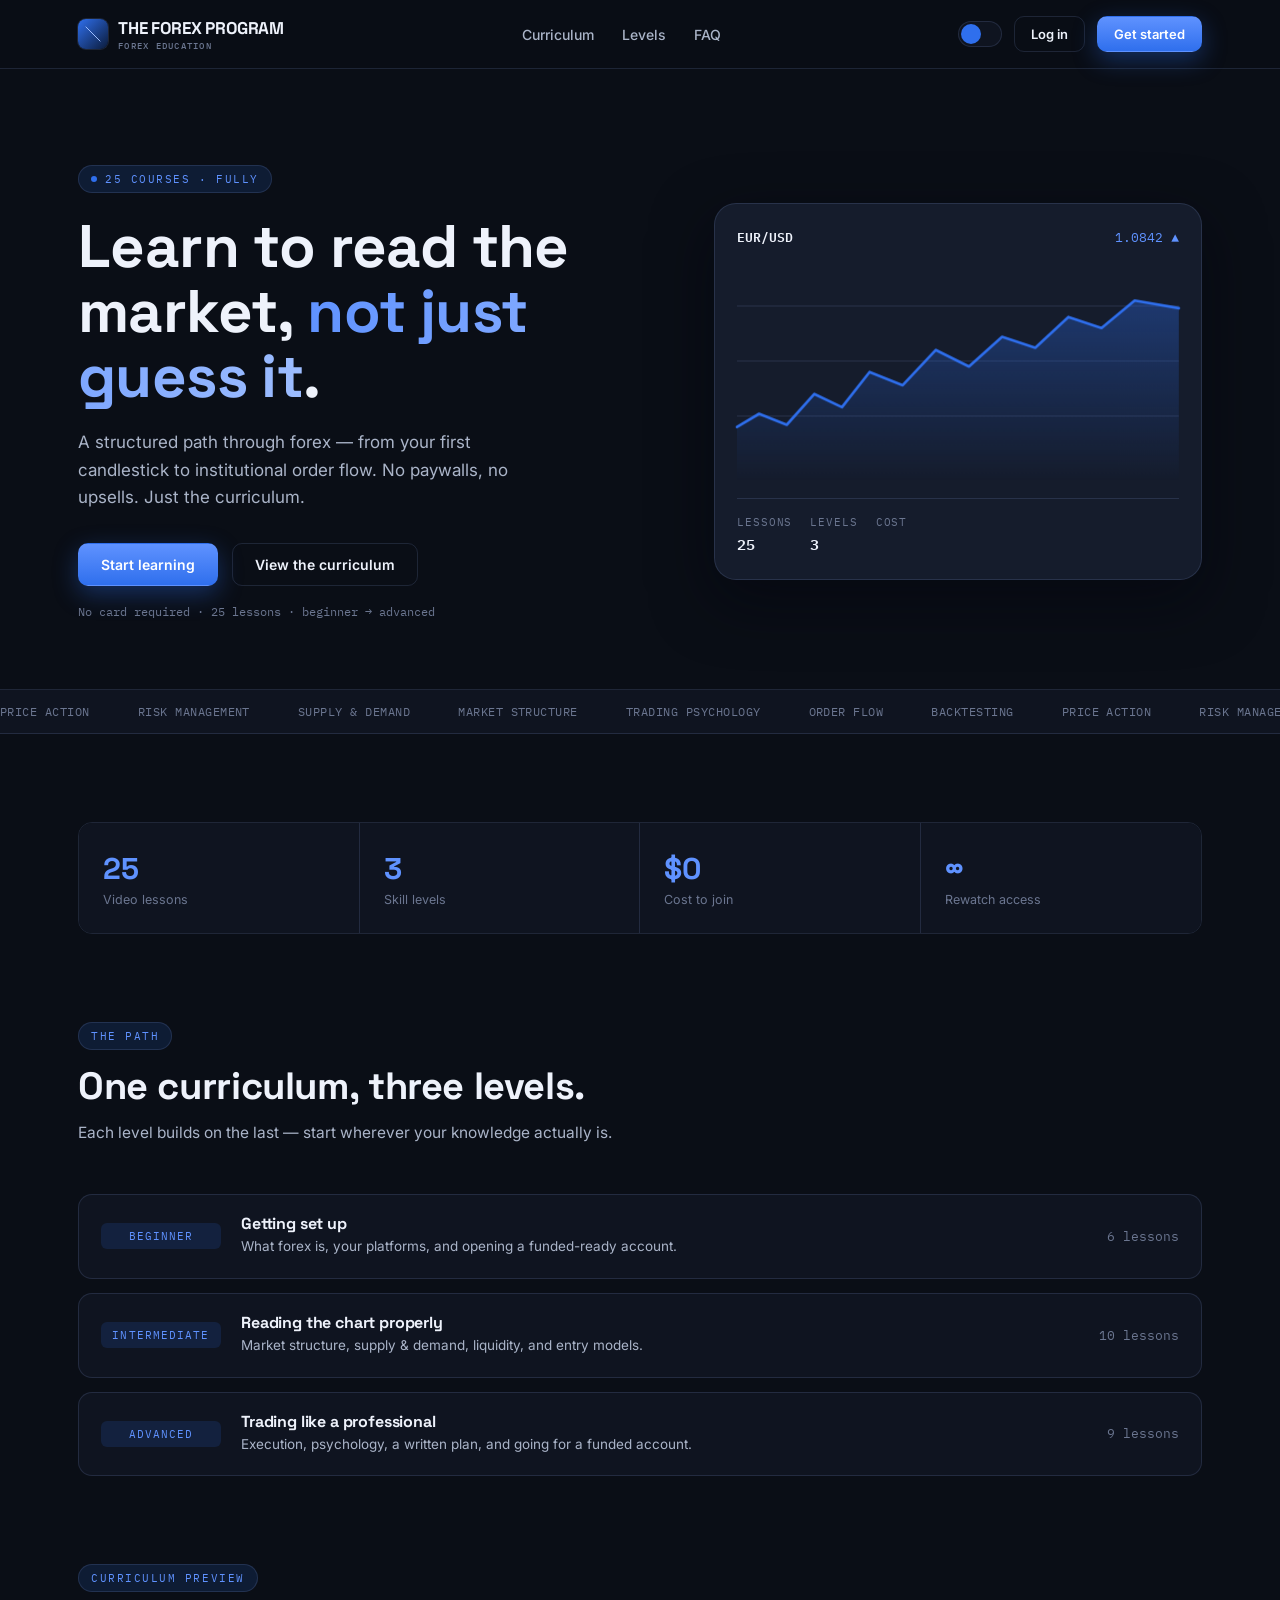
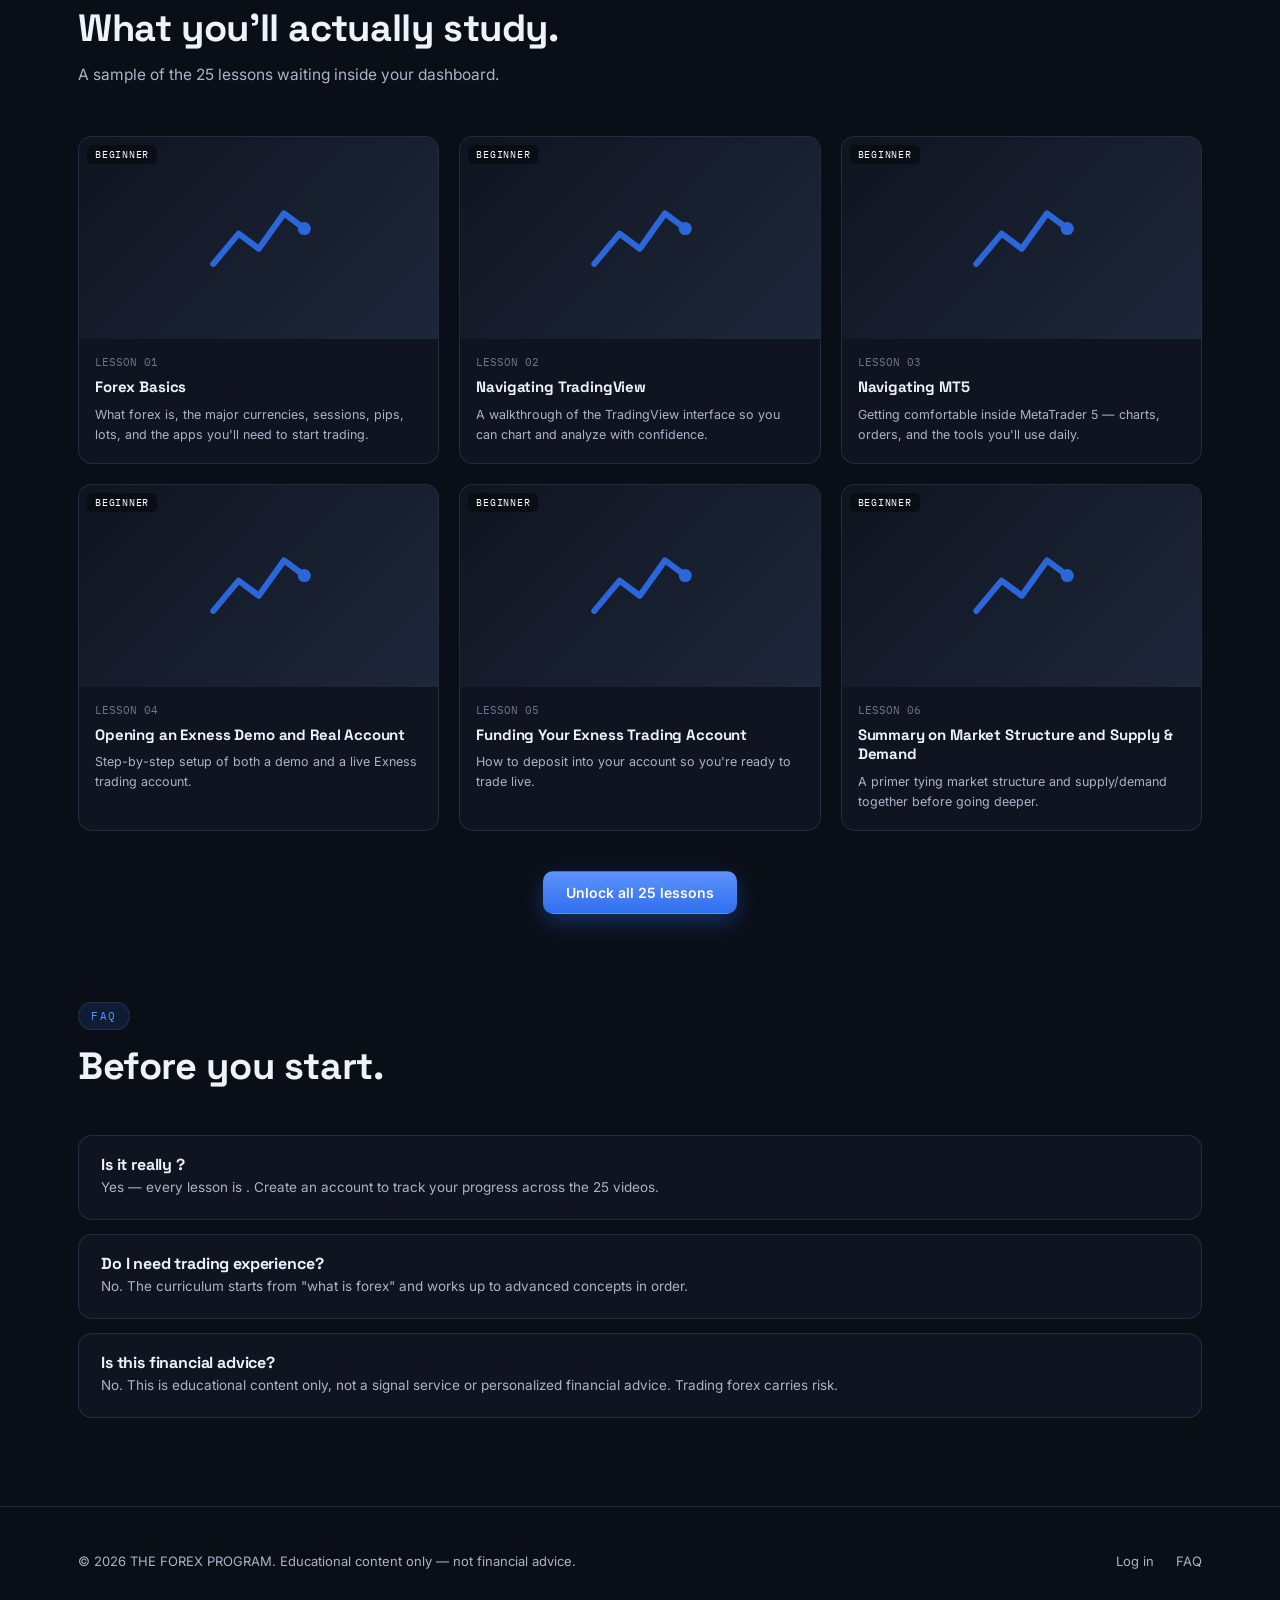
==== commit 3b332b6e: "Update index.html" ====
--- a/index.html
+++ b/index.html
@@ -26,7 +26,7 @@
     <div class="nav-actions">
       <button class="theme-toggle" data-theme-toggle aria-label="Toggle light and dark theme"></button>
       <a href="login.html" class="btn btn-ghost btn-sm">Log in</a>
-      <a href="signup.html" class="btn btn-primary btn-sm">Get started  </a>
+      <a href="signup.html" class="btn btn-primary btn-sm">Get started</a>
     </div>
   </div>
 </nav>
@@ -166,7 +166,7 @@
   <div class="container footer-inner">
     <p>© 2026 THE FOREX PROGRAM. Educational content only — not financial advice.</p>
     <div class="footer-links">
-      <a href="signup.html">Sign up</a>
+    <!-- <a href="signup.html">Sign up</a>*/ -->
       <a href="login.html">Log in</a>
       <a href="#faq">FAQ</a>
     </div>
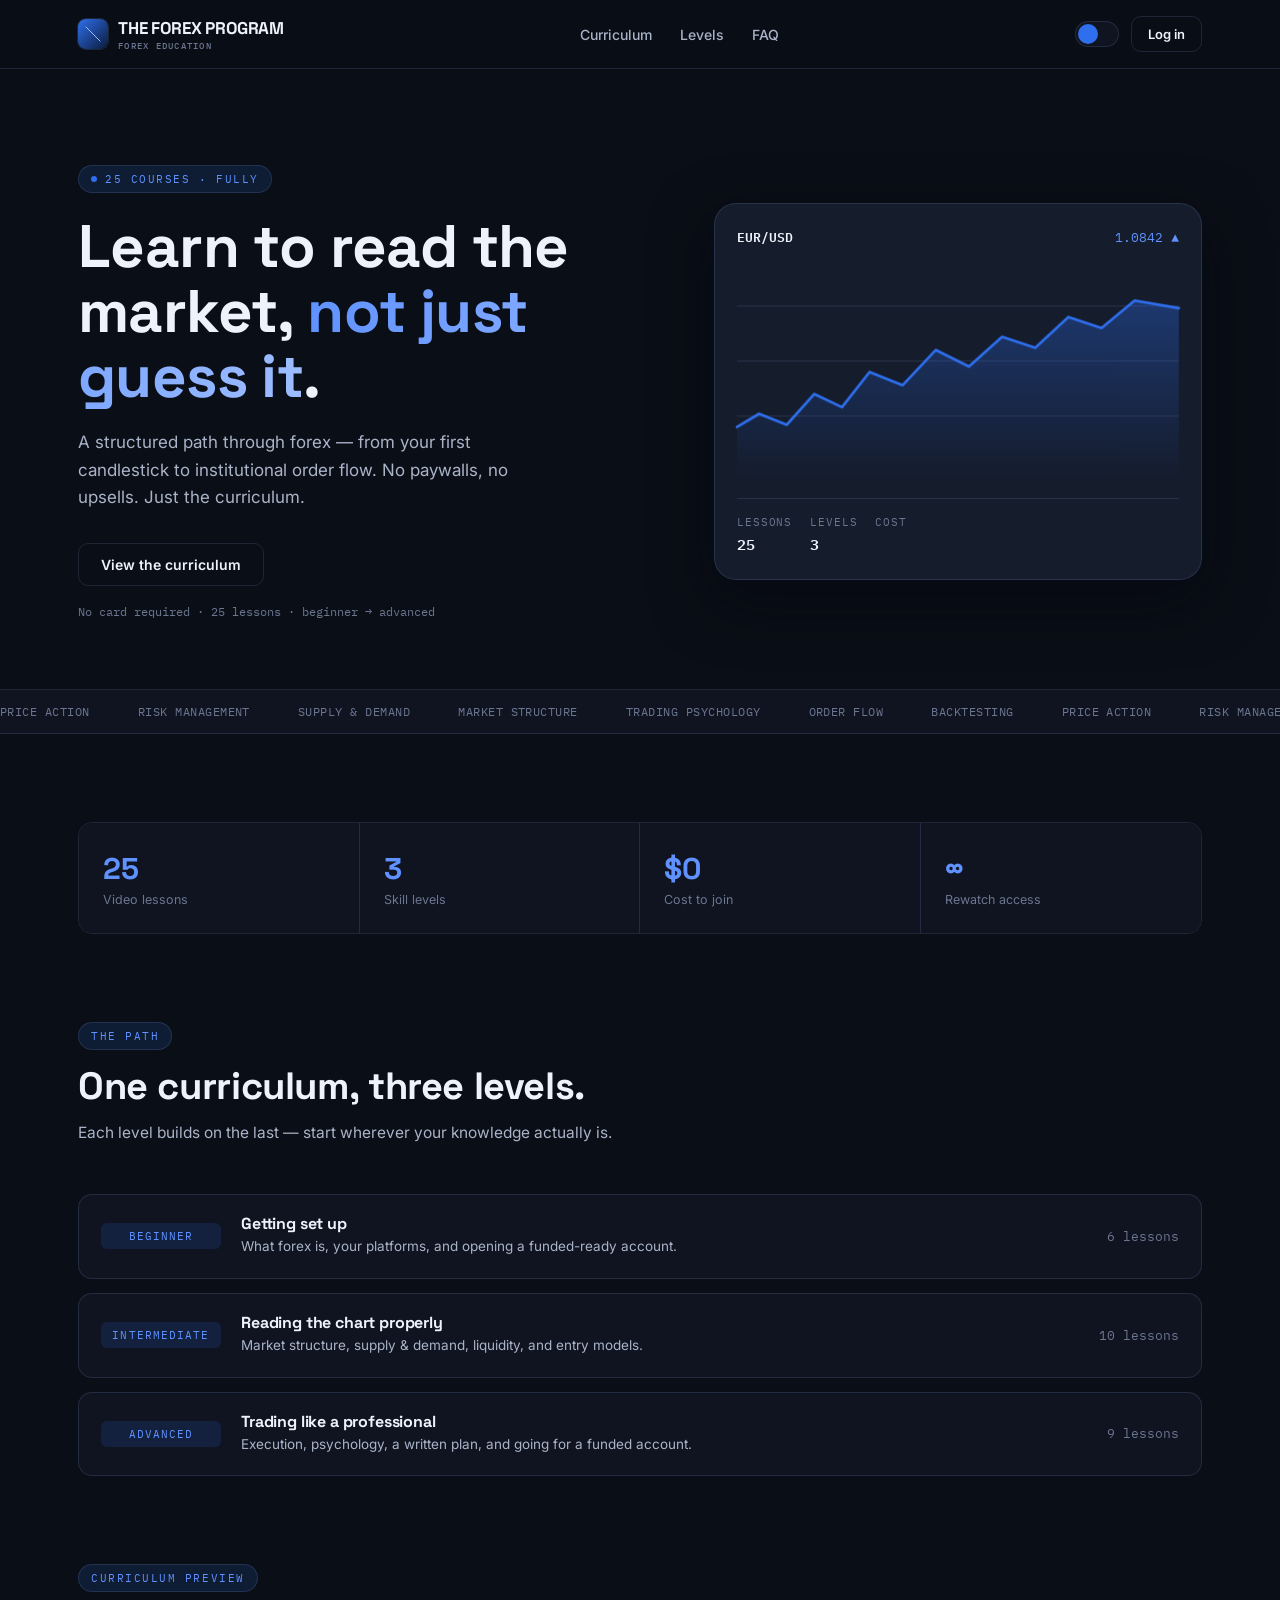
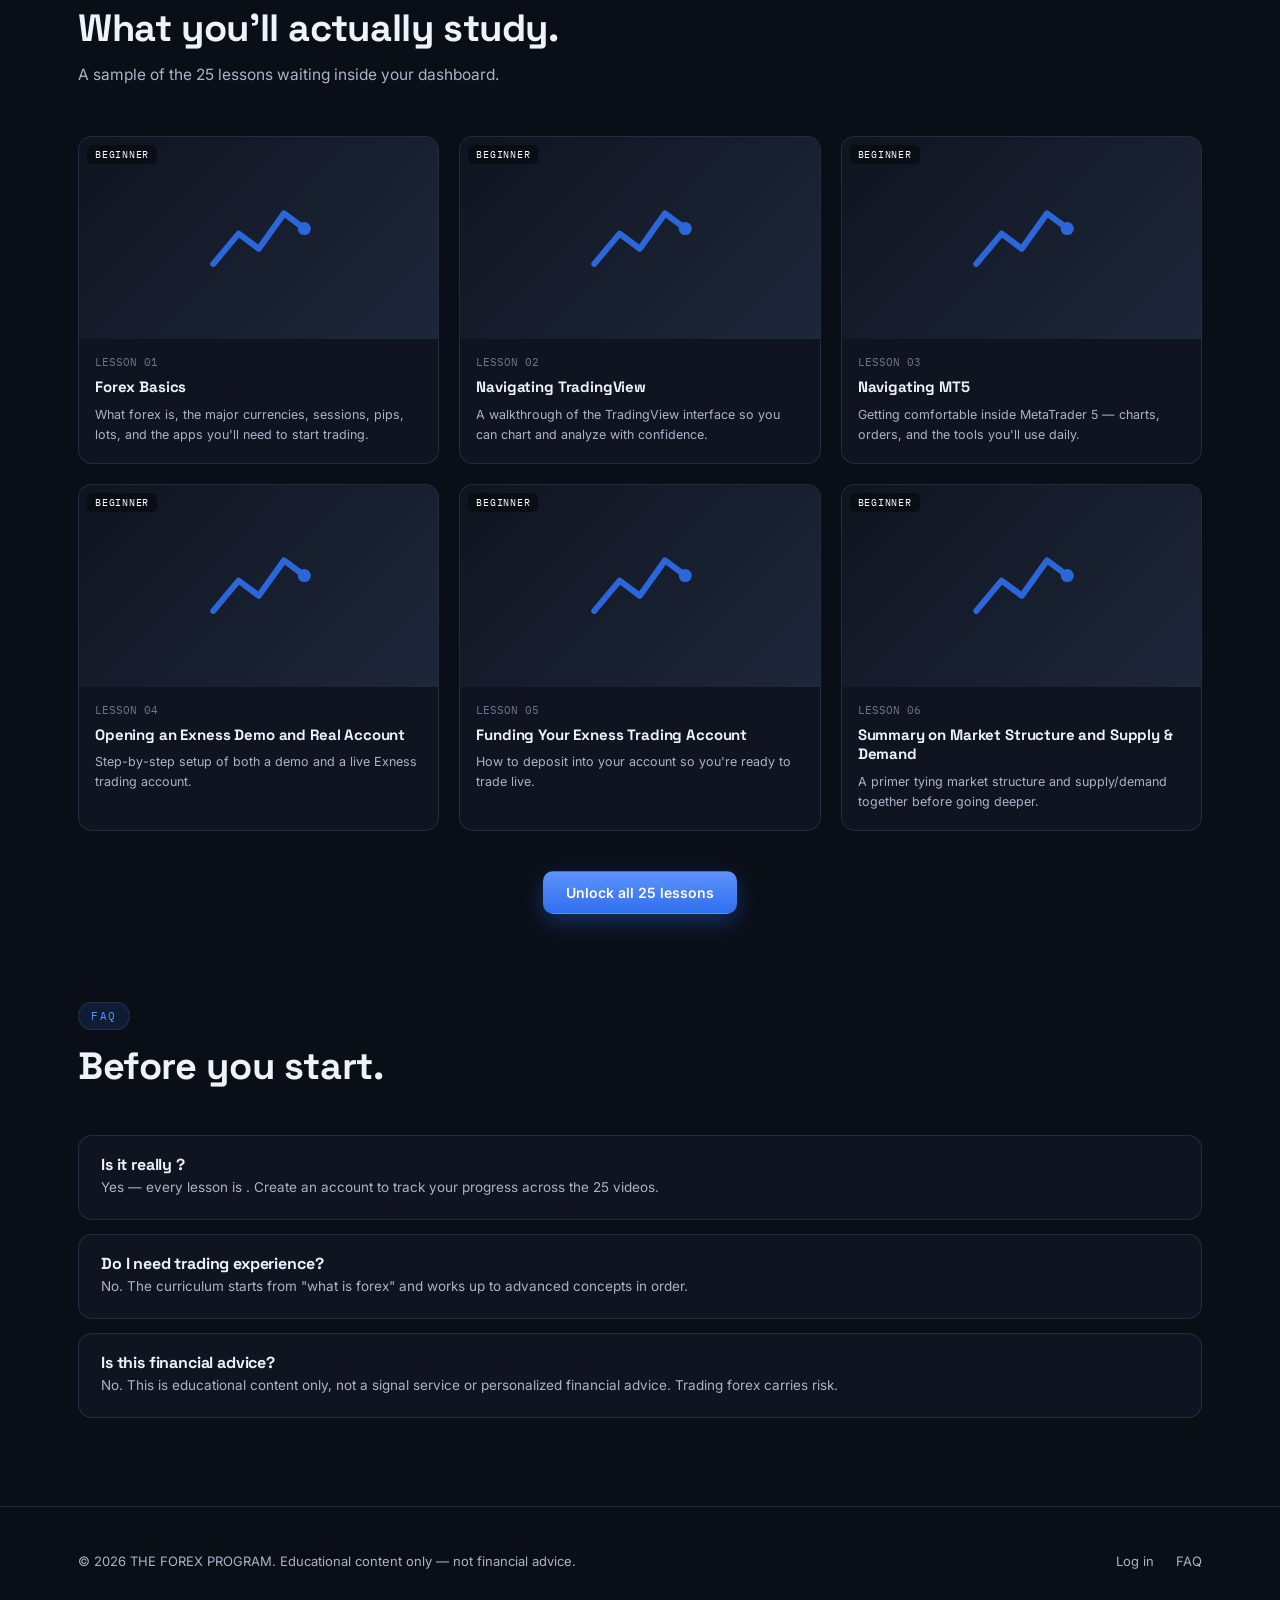
==== commit 31f36daa: "Update index.html" ====
--- a/index.html
+++ b/index.html
@@ -26,7 +26,7 @@
     <div class="nav-actions">
       <button class="theme-toggle" data-theme-toggle aria-label="Toggle light and dark theme"></button>
       <a href="login.html" class="btn btn-ghost btn-sm">Log in</a>
-      <a href="signup.html" class="btn btn-primary btn-sm">Get started</a>
+    <!--   <a href="signup.html" class="btn btn-primary btn-sm">Get started</a> -->
     </div>
   </div>
 </nav>
@@ -38,7 +38,7 @@
       <h1>Learn to read the market, <em>not just guess it</em>.</h1>
       <p class="lead">A structured path through forex — from your first candlestick to institutional order flow. No paywalls, no upsells. Just the curriculum.</p>
       <div class="hero-actions">
-        <a href="signup.html" class="btn btn-primary">Start learning  </a>
+     <!--    <a href="signup.html" class="btn btn-primary">Start learning  </a> -->
         <a href="#curriculum" class="btn btn-ghost">View the curriculum</a>
       </div>
       <div class="hero-note">No card required · 25 lessons · beginner → advanced</div>
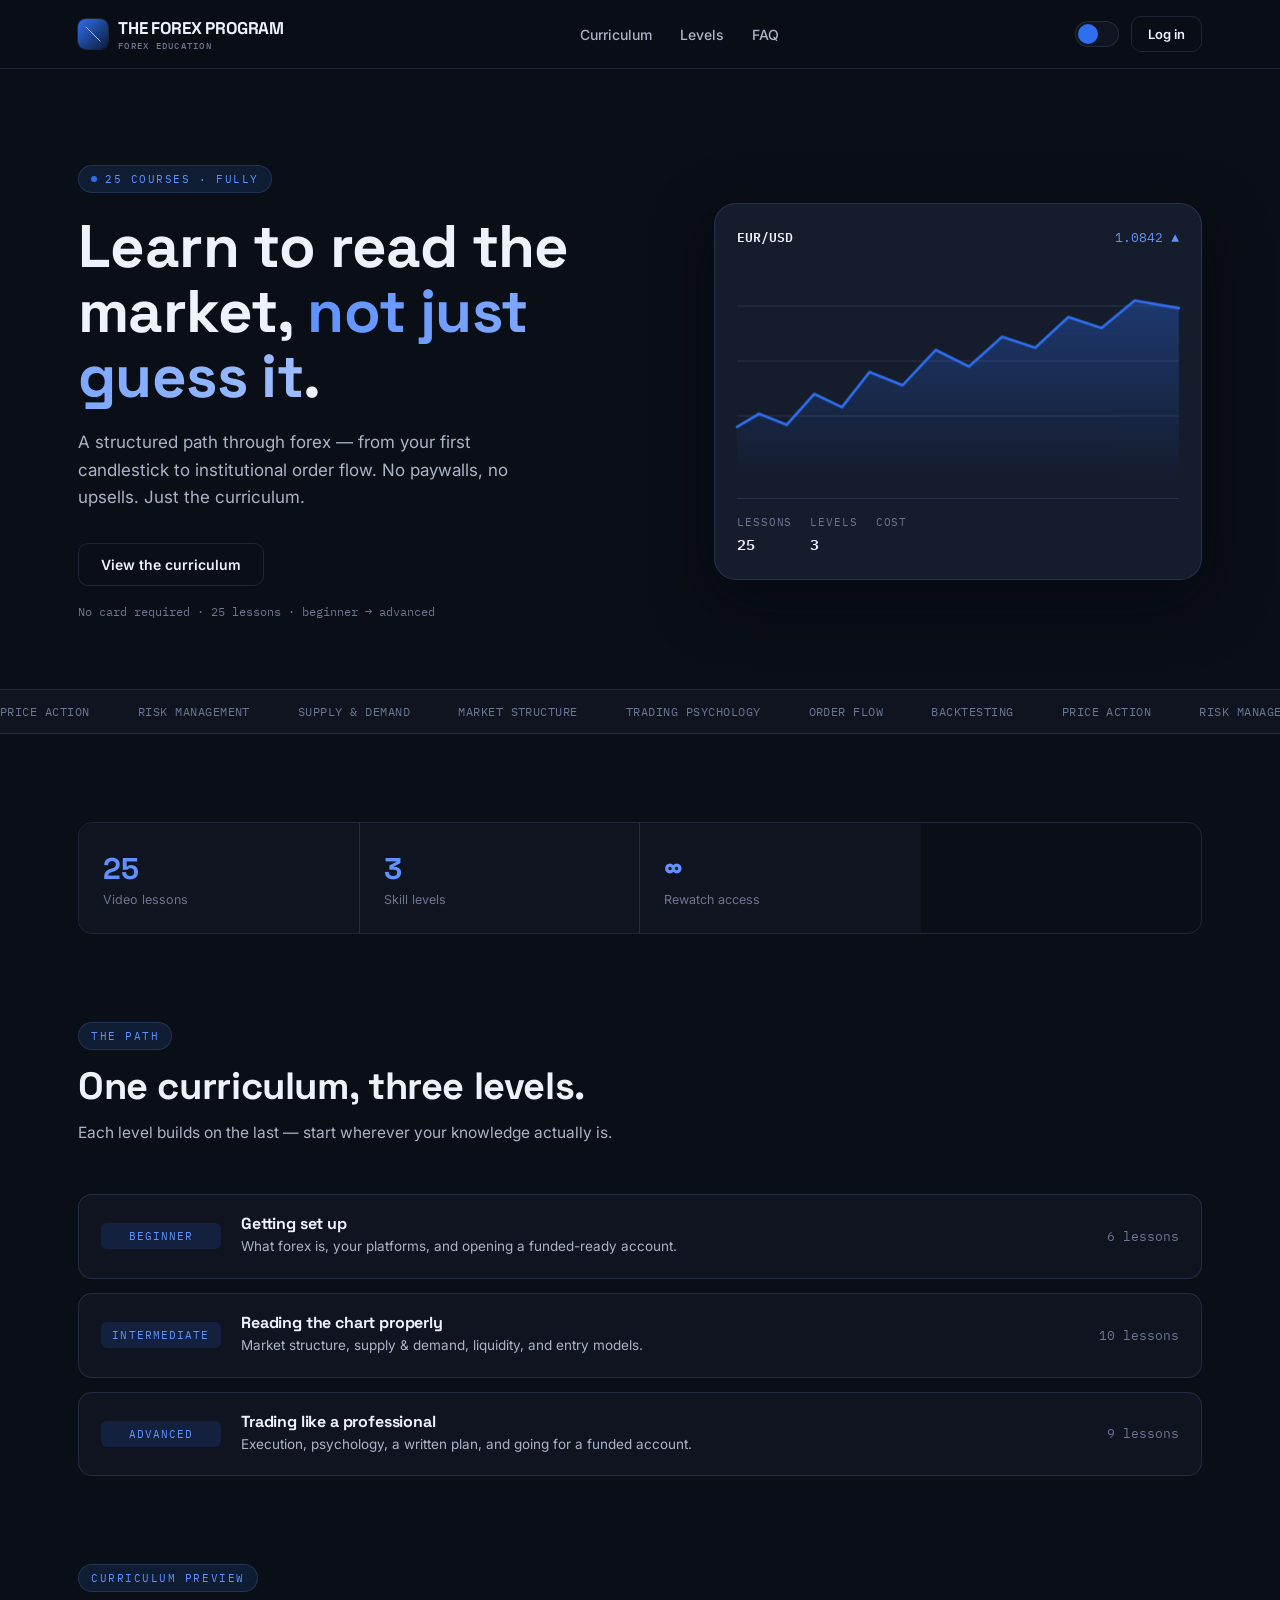
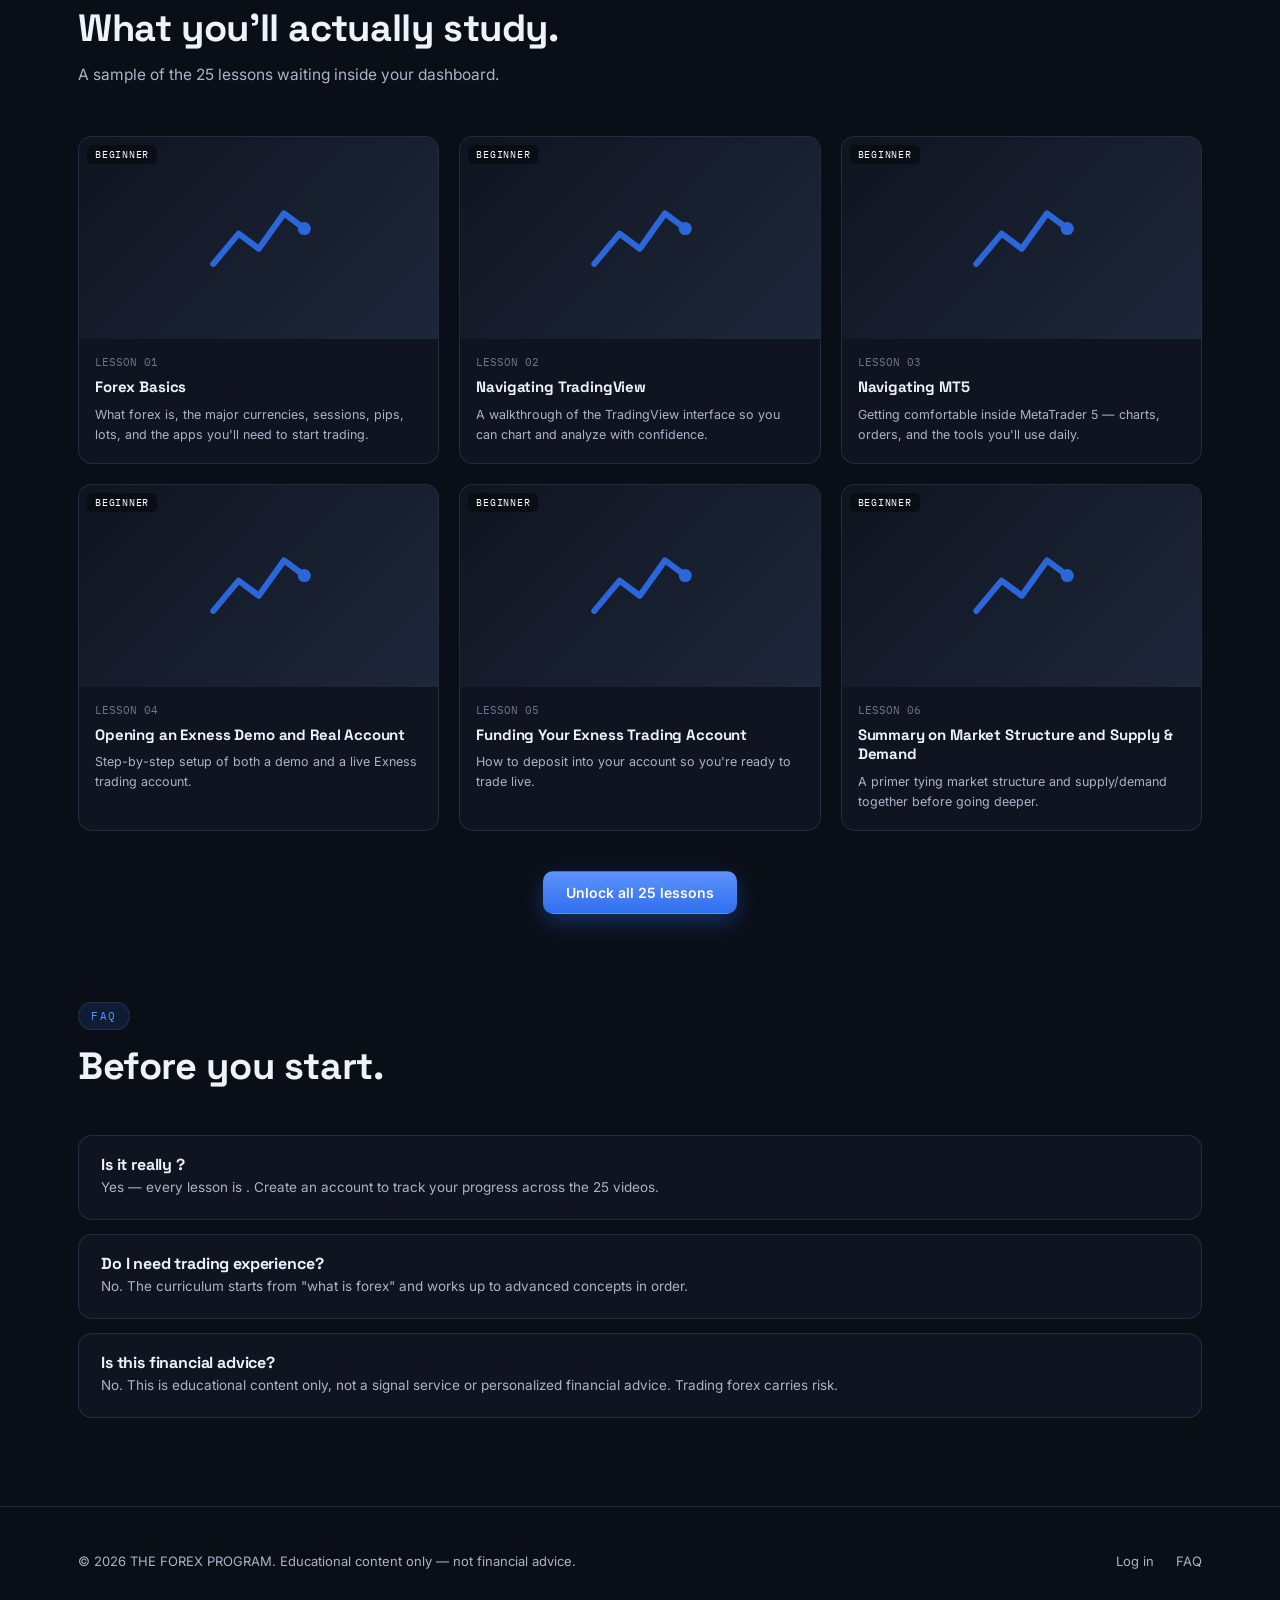
==== commit abe78afc: "Comment out cost to join display in index.html Comment out the cost to join section in index.html" ====
--- a/index.html
+++ b/index.html
@@ -88,7 +88,7 @@
       <div class="stat-row">
         <div class="stat-cell"><div class="num">25</div><div class="label">Video lessons</div></div>
         <div class="stat-cell"><div class="num">3</div><div class="label">Skill levels</div></div>
-        <div class="stat-cell"><div class="num">$0</div><div class="label">Cost to join</div></div>
+   <!--   <div class="stat-cell"><div class="num">$0</div><div class="label">Cost to join</div></div> -->
         <div class="stat-cell"><div class="num">∞</div><div class="label">Rewatch access</div></div>
       </div>
 
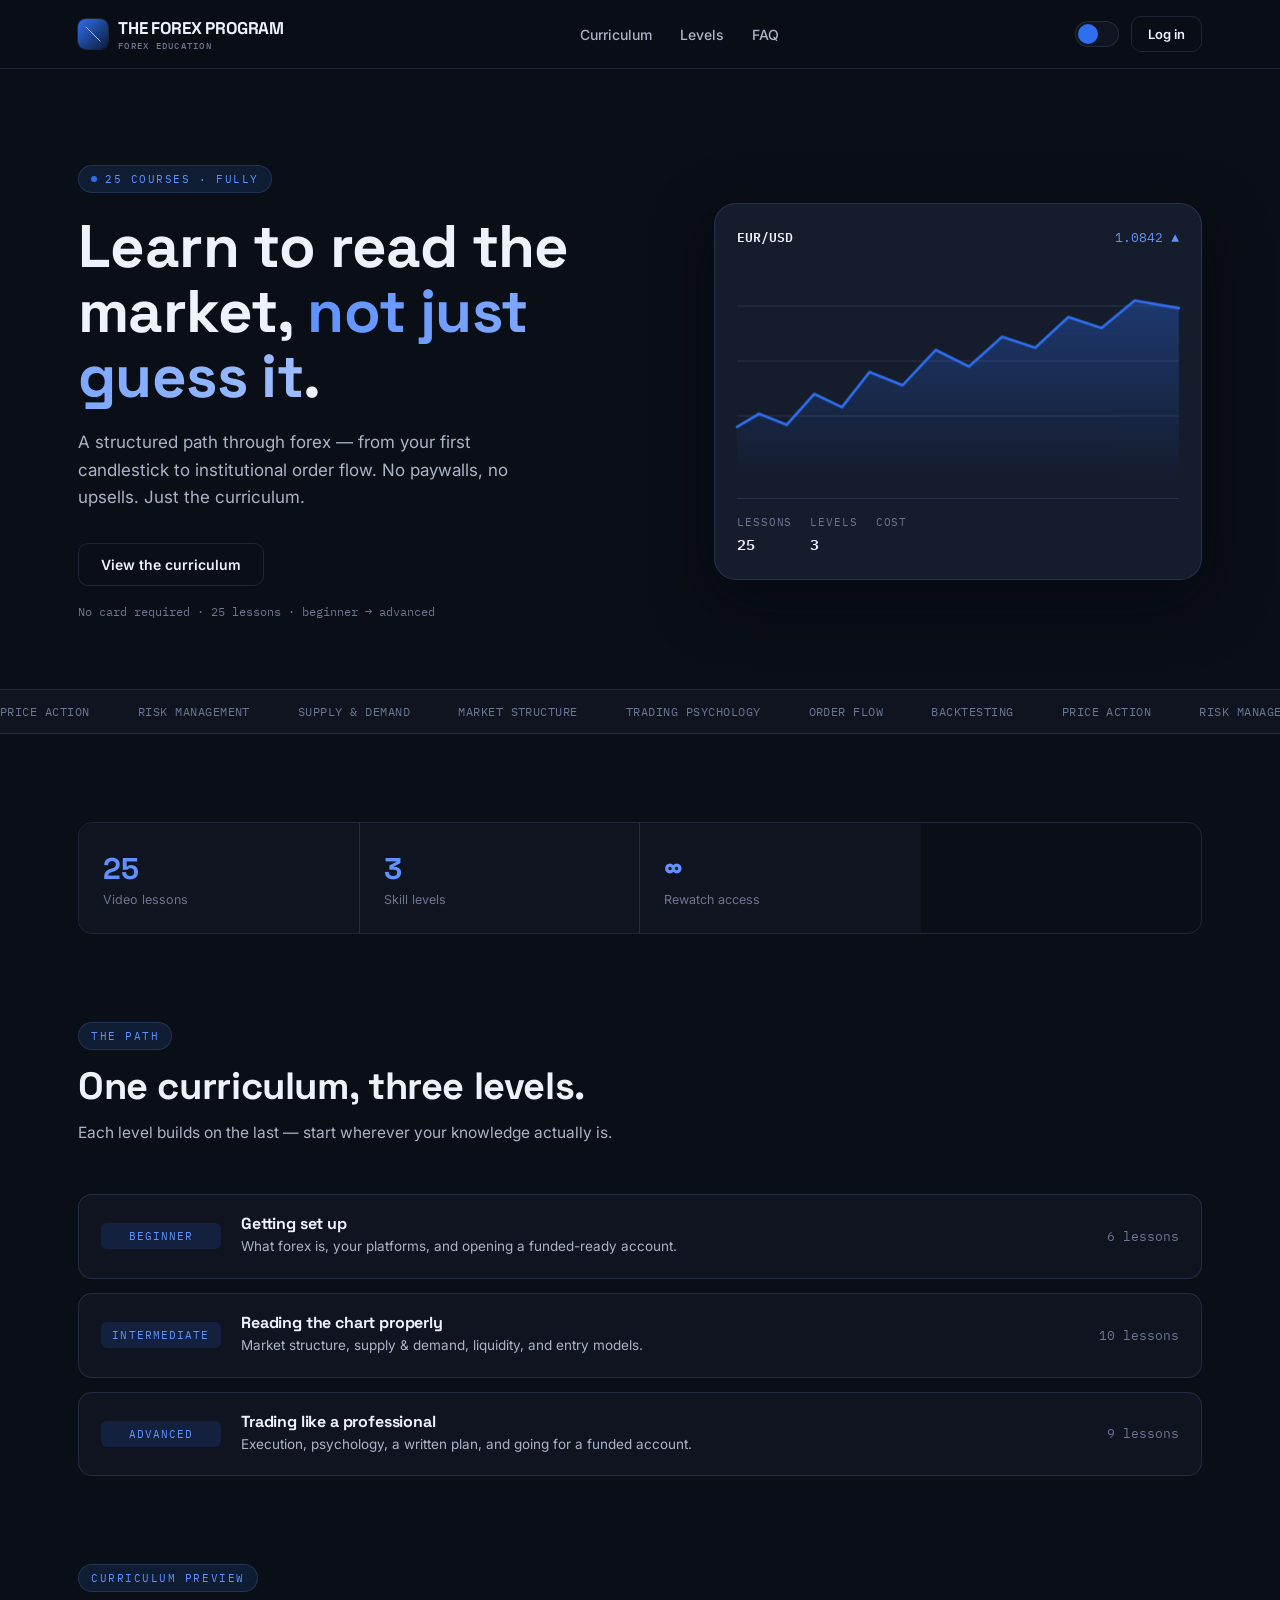
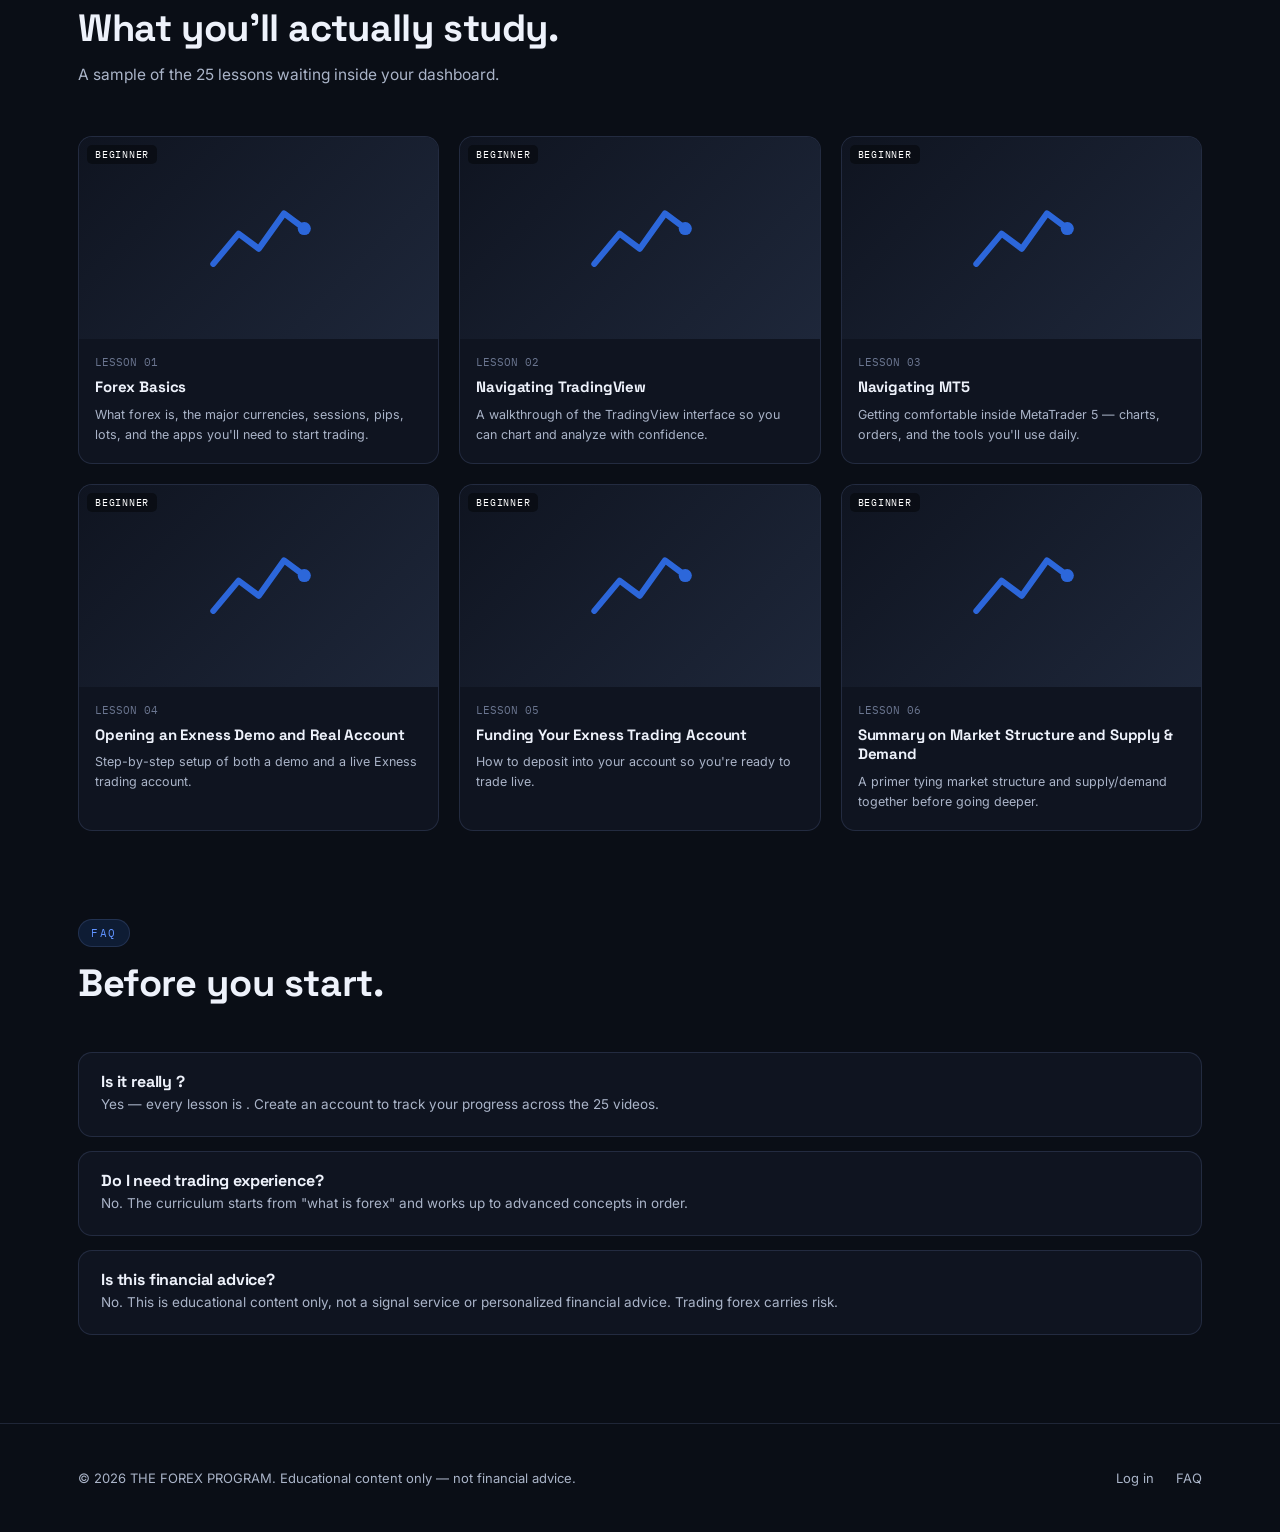
==== commit 0f9df843: "Remove commented-out signup button div Remove commented-out div for signup button." ====
--- a/index.html
+++ b/index.html
@@ -135,9 +135,9 @@
         <p>A sample of the 25 lessons waiting inside your dashboard.</p>
       </div>
       <div class="course-grid" id="preview-grid"></div>
-      <div style="text-align:center;margin-top:40px;">
+  <!--     <div style="text-align:center;margin-top:40px;">
         <a href="signup.html" class="btn btn-primary">Unlock all 25 lessons</a>
-      </div>
+      </div>  -->
     </div>
   </section>
 
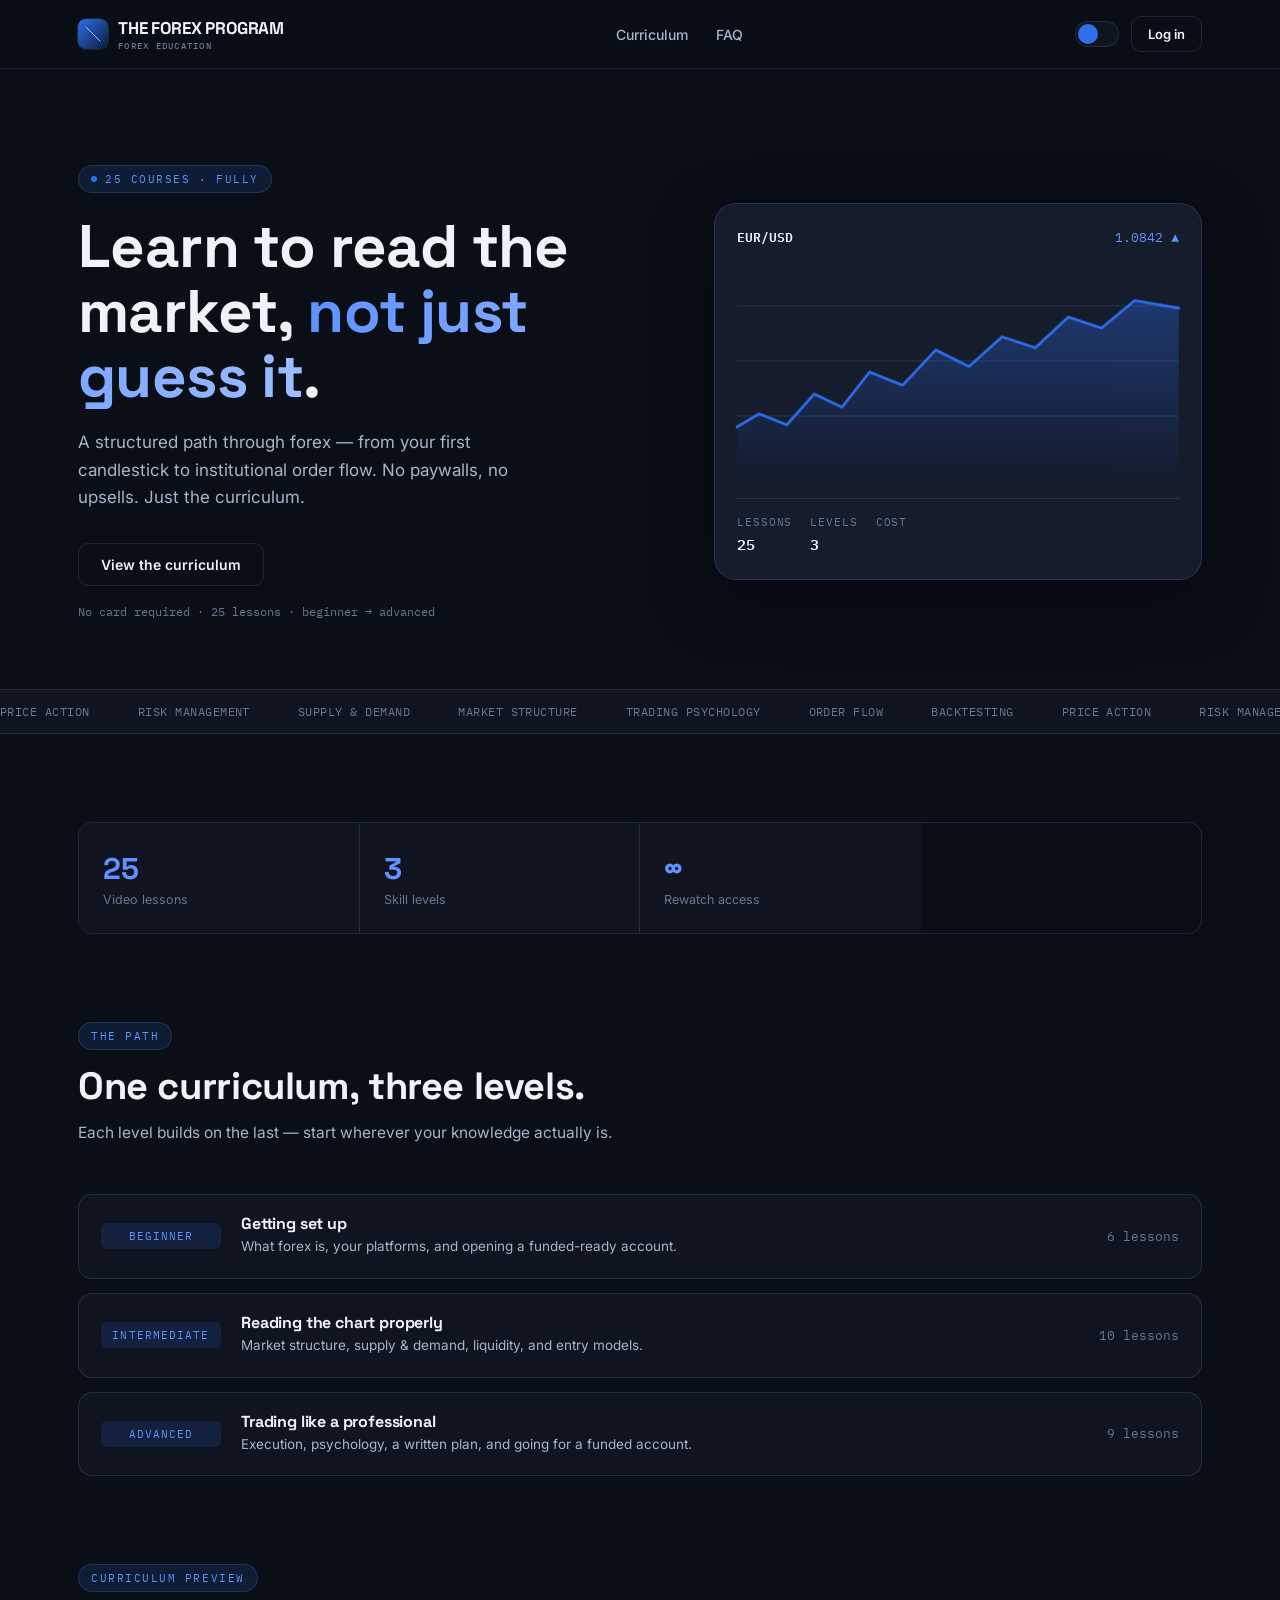
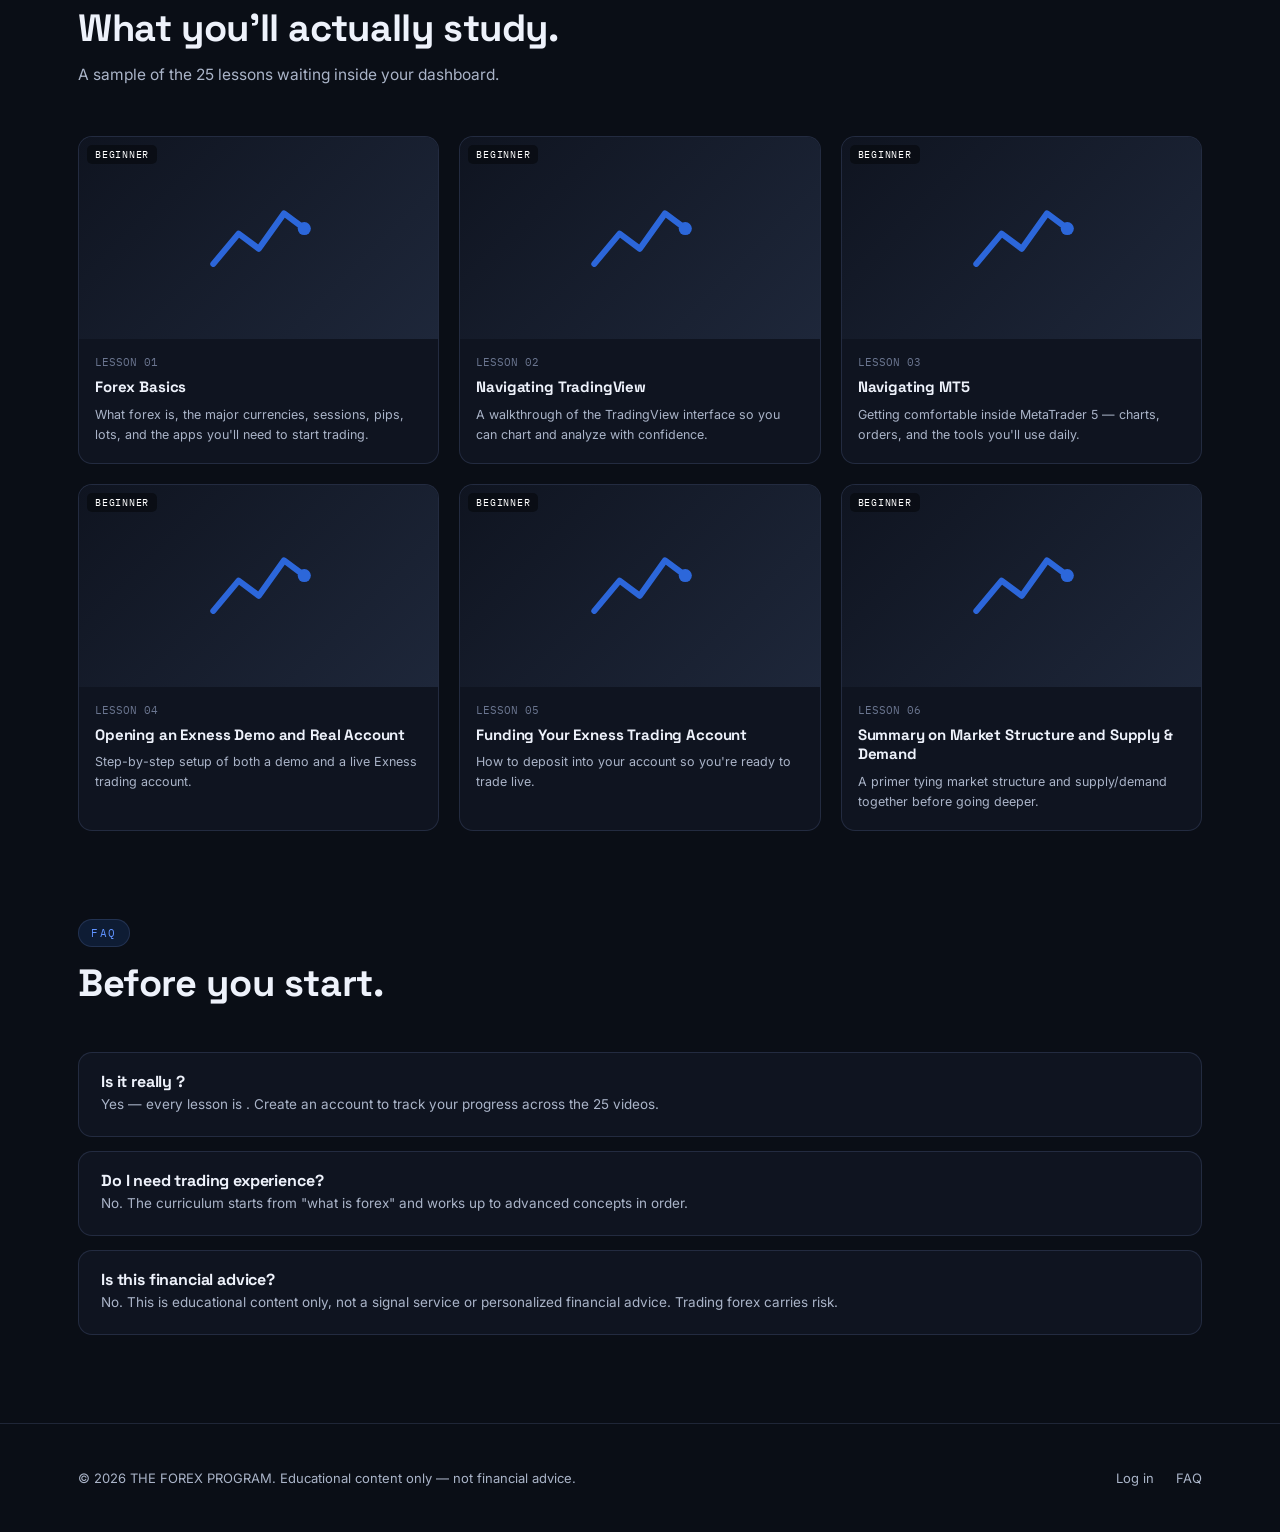
==== commit 11622a32: "Comment out 'Levels' link in navigation Comment out the 'Levels' navigation link in index.html." ====
--- a/index.html
+++ b/index.html
@@ -20,7 +20,7 @@
     </a>
     <div class="nav-links">
       <a href="#curriculum">Curriculum</a>
-      <a href="#levels">Levels</a>
+     <!--  <a href="#levels">Levels</a> -->
       <a href="#faq">FAQ</a>
     </div>
     <div class="nav-actions">
